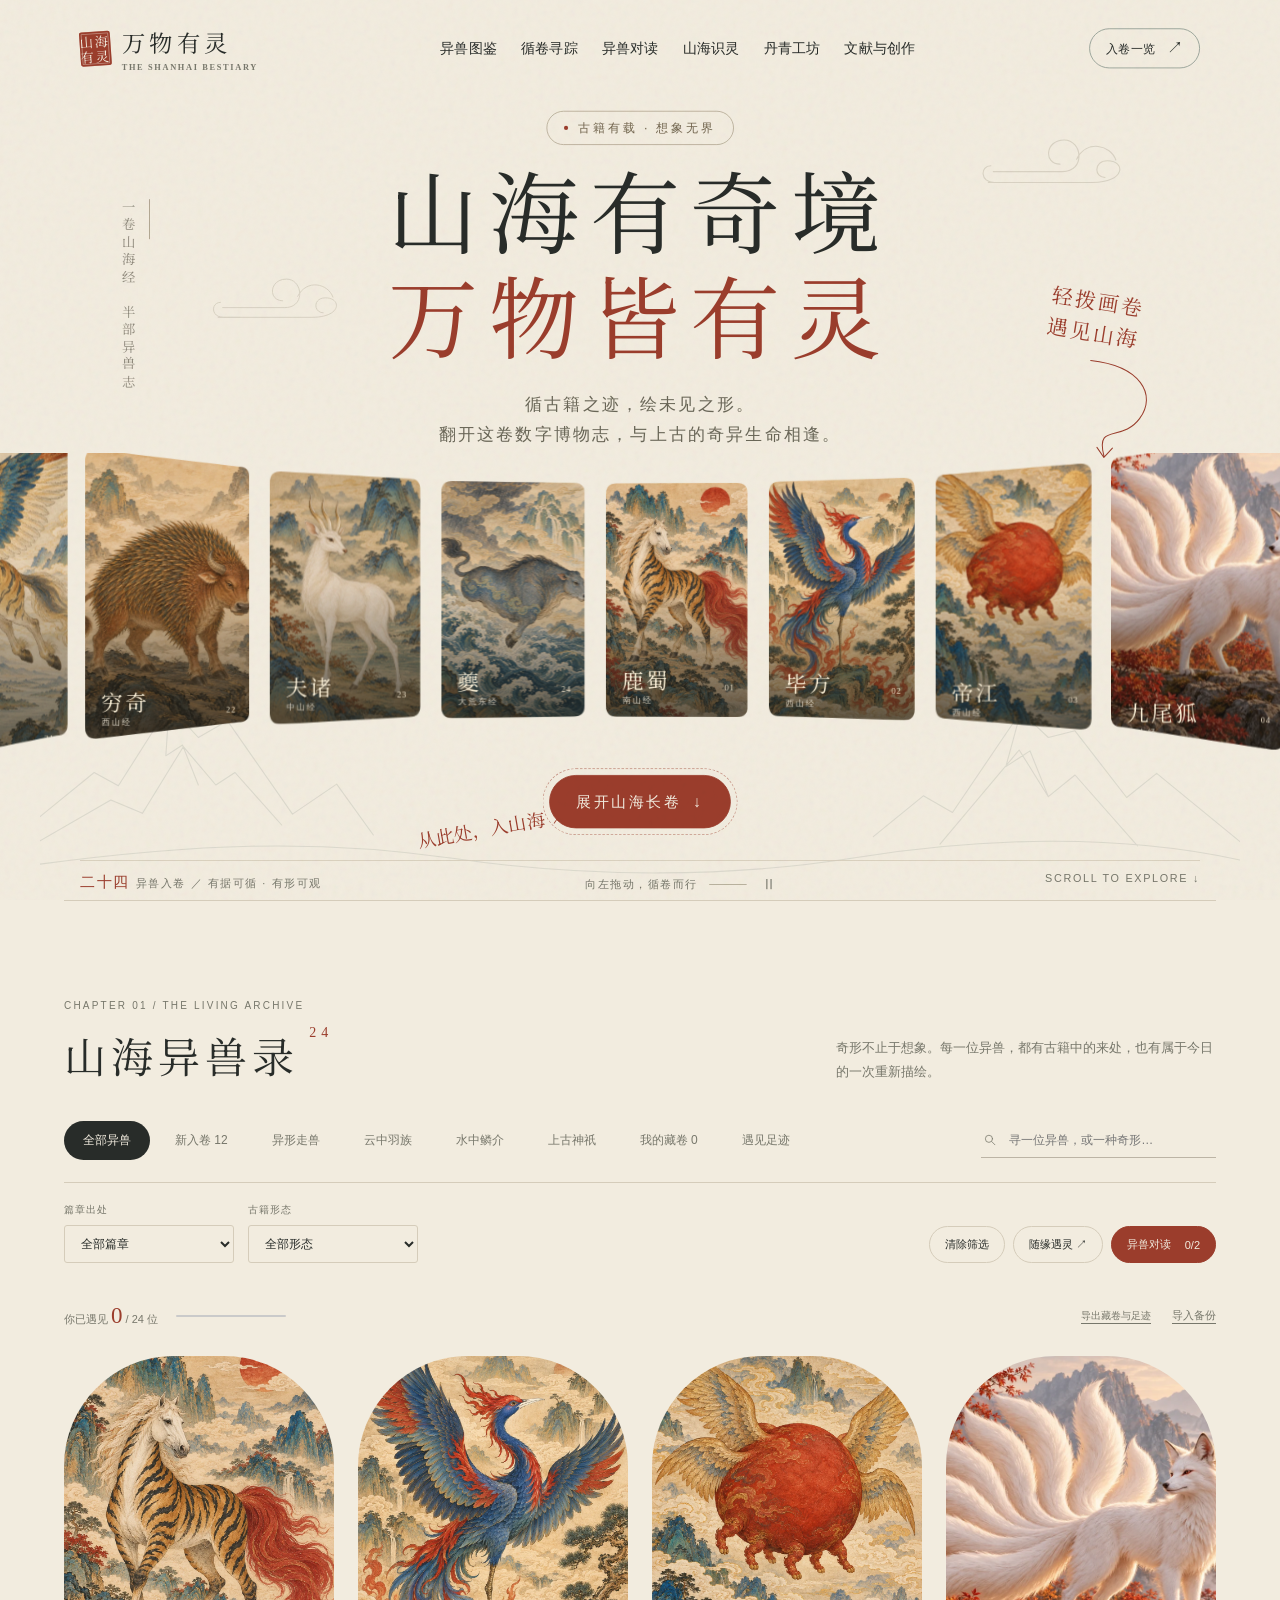
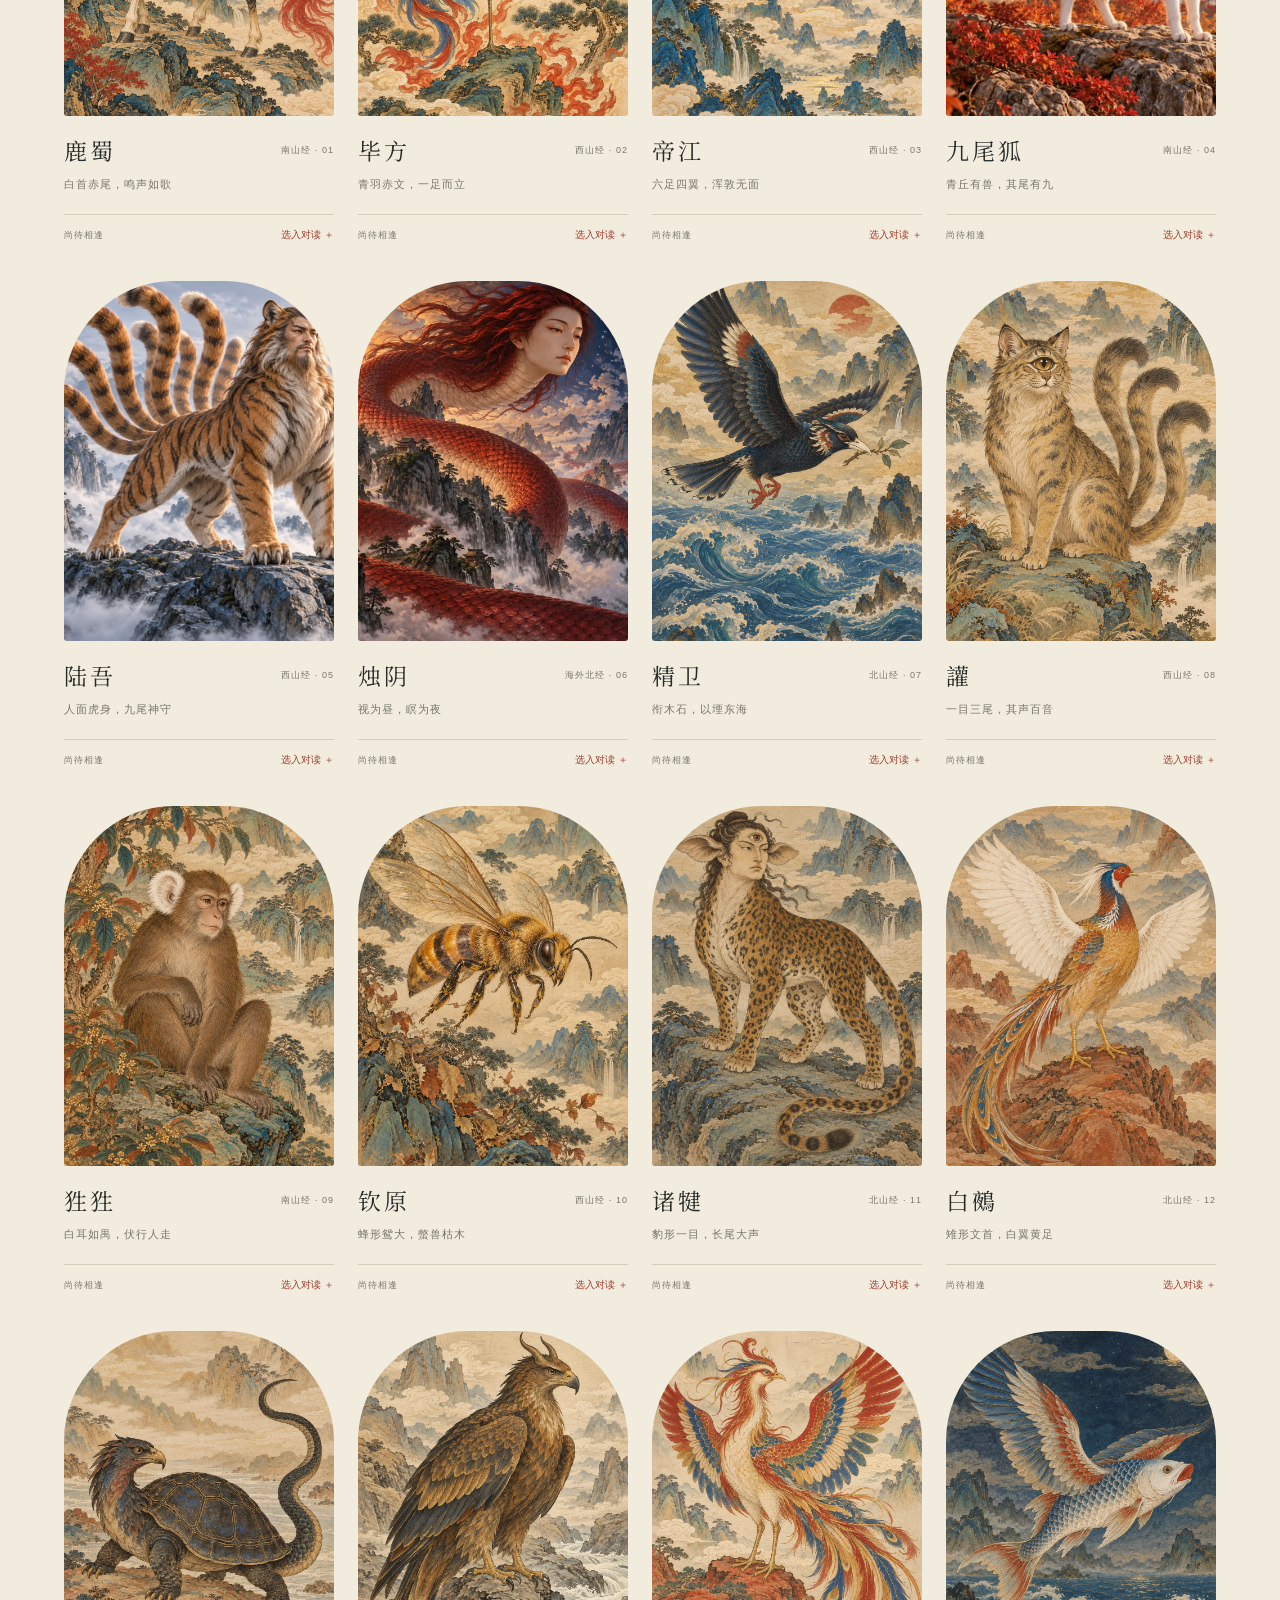
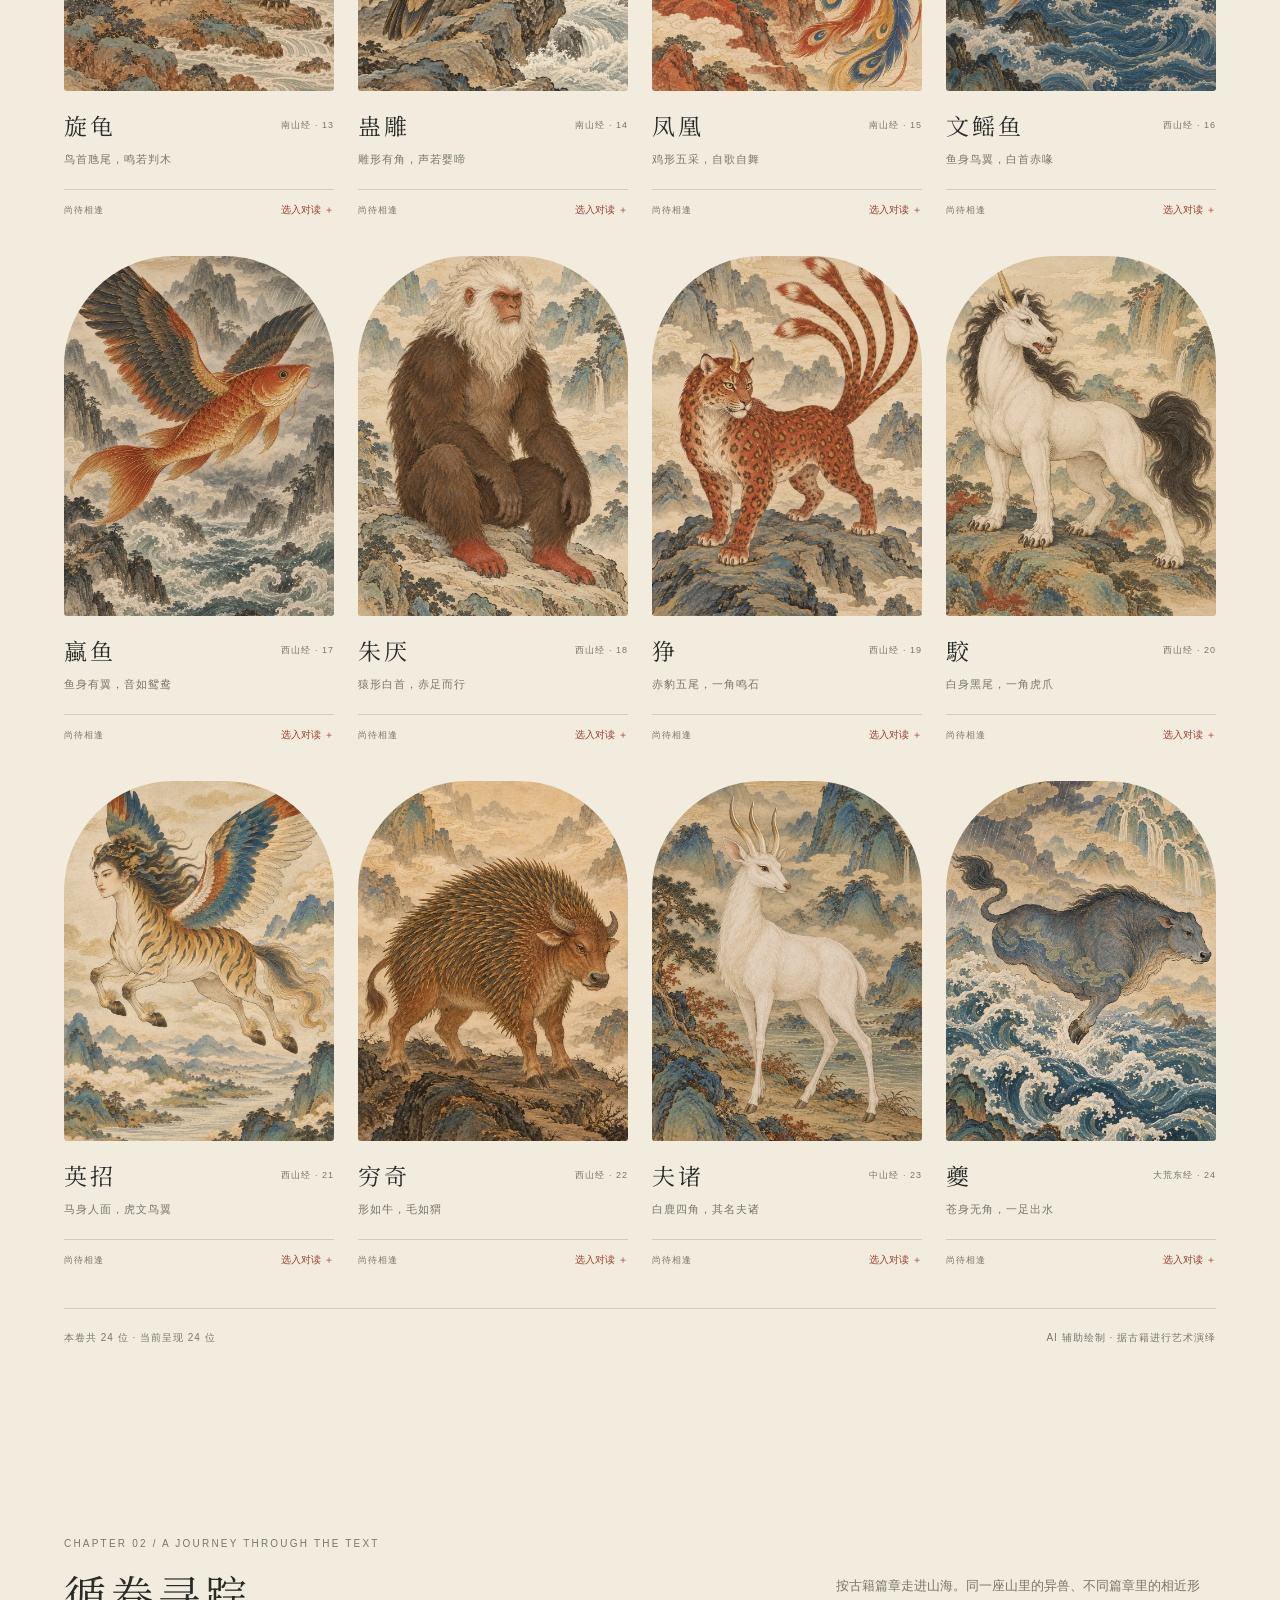
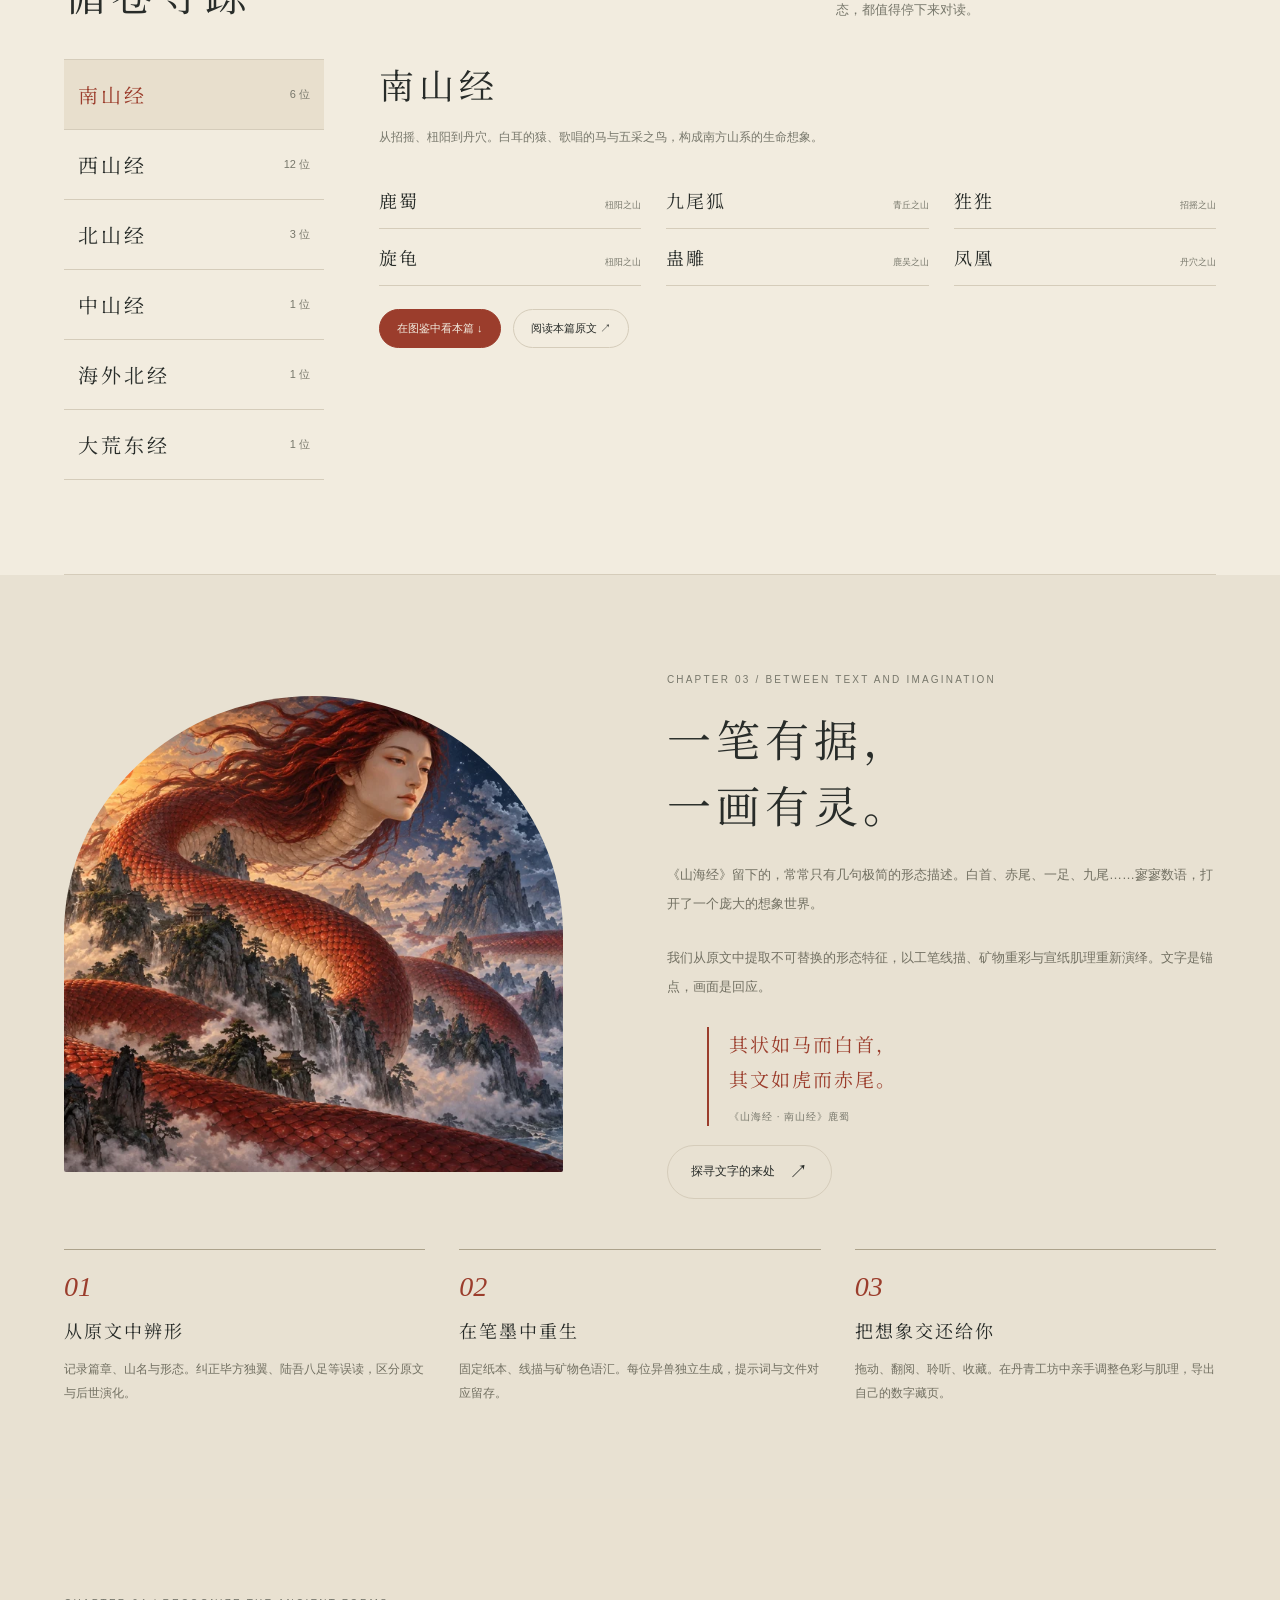
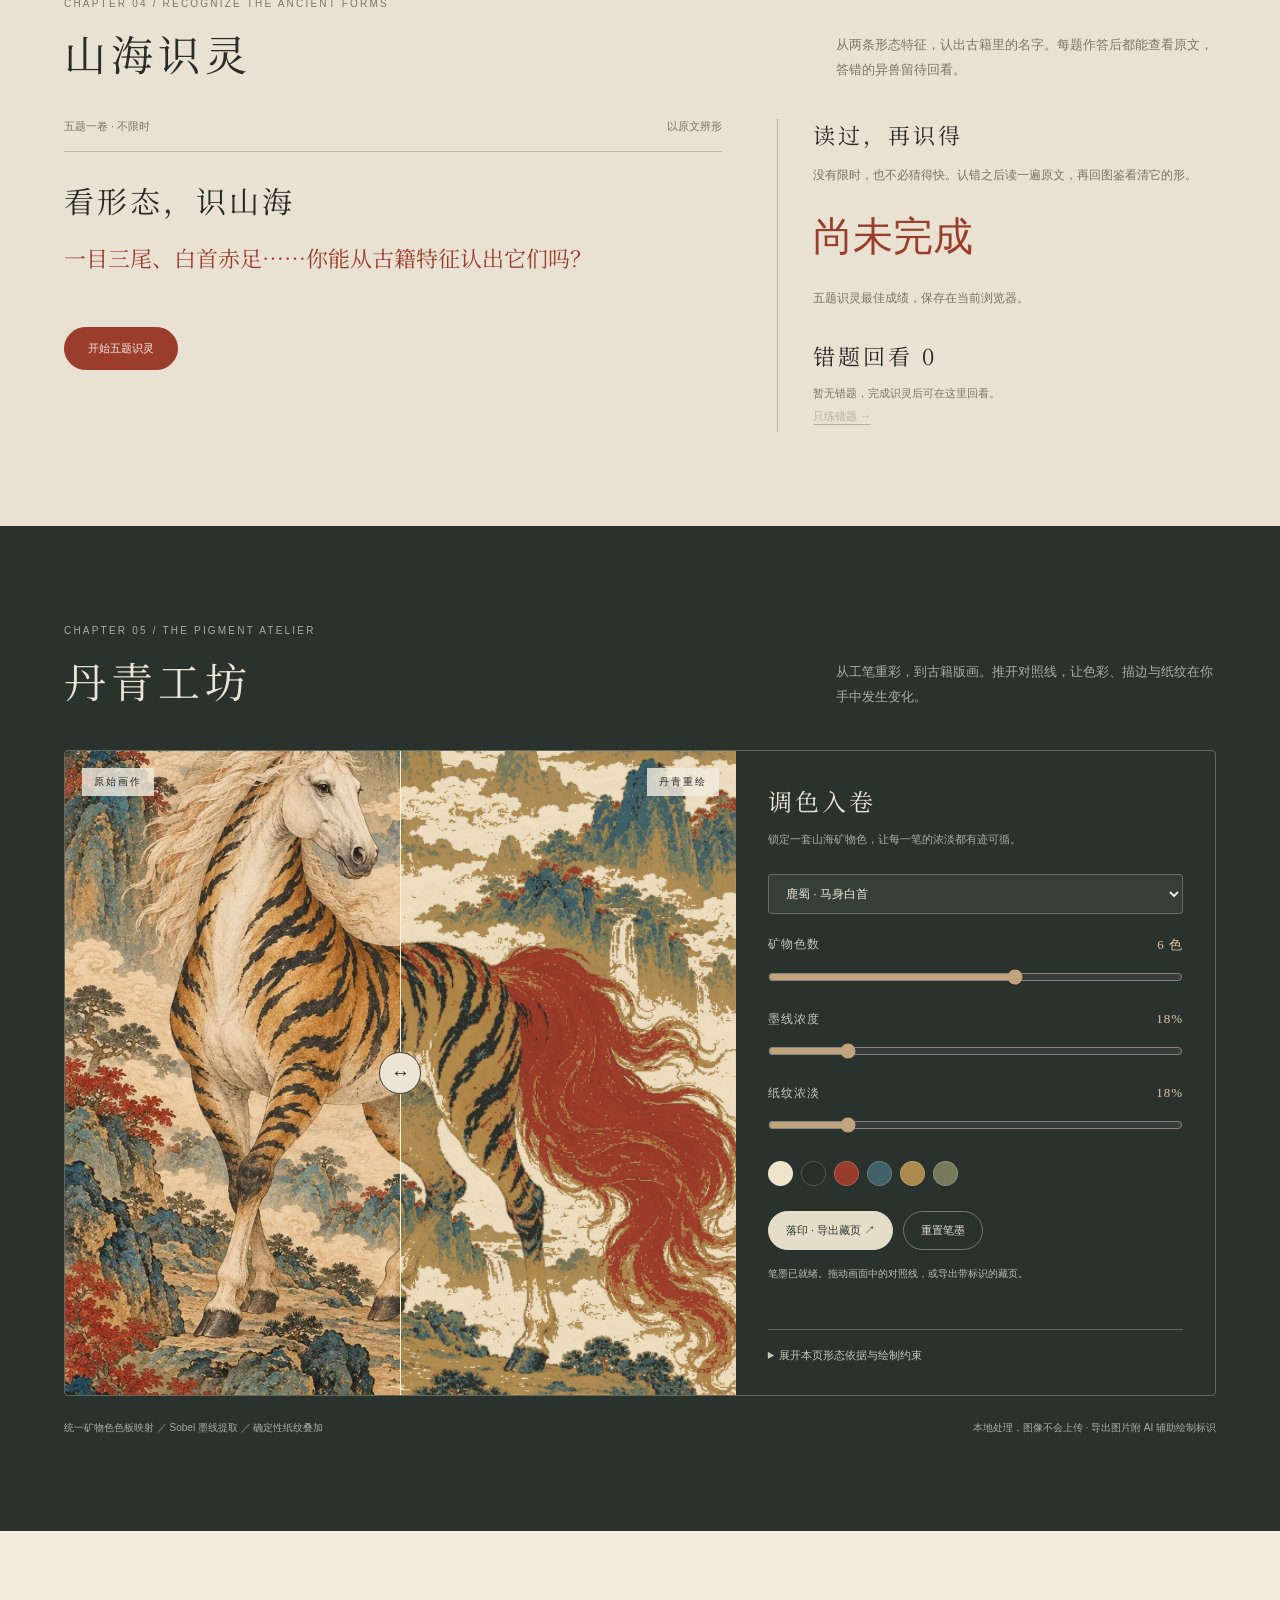
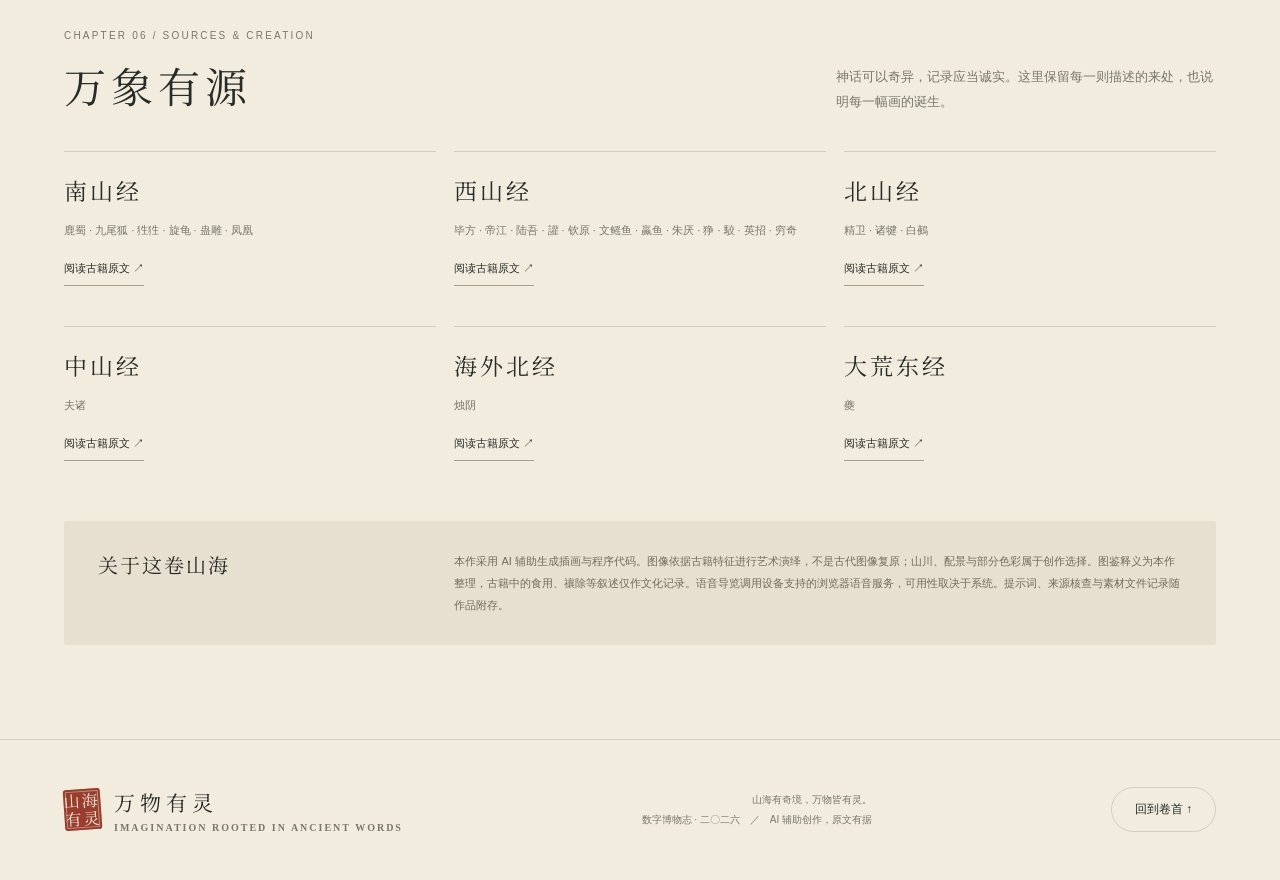
==== index.html @ e2e803a0 "feat: publish 24-creature Shan Hai Jing bestiary with larger hero and full-width reel" ====
<!doctype html>
<html lang="zh-CN">
<head>
<meta charset="UTF-8"><meta name="viewport" content="width=device-width, initial-scale=1">
<meta name="description" content="翻开山海经，与二十四位上古异兽相逢。古籍考据、工笔重彩与可交互的数字博物志。">
<meta name="theme-color" content="#f2ecdf">
<title>万物有灵 · 山海异兽志</title>
<link rel="icon" href="data:image/svg+xml,%3Csvg xmlns='http://www.w3.org/2000/svg' viewBox='0 0 64 64'%3E%3Crect width='64' height='64' rx='12' fill='%239b3d2c'/%3E%3Ctext x='32' y='45' text-anchor='middle' font-size='42' fill='%23f2ecdf' font-family='serif'%3E山%3C/text%3E%3C/svg%3E">
<style>
@font-face{font-family:Shanhai;src:url('assets/fonts/shanhai-serif-v2.woff2') format('woff2');font-weight:400 900;font-display:swap}
:root{--paper:#f2ecdf;--paper2:#e8dfcc;--ink:#282c29;--muted:#77776b;--red:#9b3d2c;--blue:#45636a;--line:#d5ccba;--serif:Shanhai,'Noto Serif SC','STSong','SimSun',serif;--sans:'Microsoft YaHei','PingFang SC',sans-serif}
*{box-sizing:border-box}html{scroll-behavior:smooth;scroll-padding-top:30px}body{margin:0;background:var(--paper);color:var(--ink);font-family:var(--sans);-webkit-font-smoothing:antialiased}body::after{content:'';position:fixed;inset:0;z-index:100;pointer-events:none;opacity:.12;background-image:url("data:image/svg+xml,%3Csvg viewBox='0 0 180 180' xmlns='http://www.w3.org/2000/svg'%3E%3Cfilter id='n'%3E%3CfeTurbulence type='fractalNoise' baseFrequency='.78' numOctaves='3' stitchTiles='stitch'/%3E%3C/filter%3E%3Crect width='100%25' height='100%25' opacity='.42' filter='url(%23n)'/%3E%3C/svg%3E");mix-blend-mode:multiply}button,input,select{font:inherit}button,a{-webkit-tap-highlight-color:transparent}button{cursor:pointer}button{color:inherit}a{color:inherit;text-decoration:none}button:focus-visible,a:focus-visible,input:focus-visible,select:focus-visible{outline:2px solid var(--red);outline-offset:6px}button{border:0;background:none}svg{fill:none;stroke:currentColor;stroke-width:1.3;stroke-linecap:round;stroke-linejoin:round}.sr-only{position:absolute;width:1px;height:1px;overflow:hidden;clip:rect(0,0,0,0)}[hidden]{display:none!important}.serif{font-family:var(--serif)}.eyebrow{font-size:10px;letter-spacing:.22em;text-transform:uppercase;color:var(--muted)}.pill{display:inline-flex;align-items:center;justify-content:center;gap:14px;border:1px solid var(--line);border-radius:50px;padding:13px 23px;font-size:12px}.pill svg{width:17px;height:17px}.pill.primary{background:var(--red);border-color:var(--red);color:var(--paper)}.pill:hover{background:var(--paper2)}.pill.primary:hover{background:#7f2f22}.section{padding:94px max(5vw,24px);max-width:1600px;margin:auto}.section-head{display:flex;justify-content:space-between;gap:24px;align-items:flex-end;margin-bottom:36px}.section-head h2{font-family:var(--serif);font-weight:600;font-size:42px;margin:12px 0 0;letter-spacing:.12em}.section-head p{max-width:380px;font-size:13px;line-height:1.9;color:var(--muted);margin:0}.divider{height:1px;background:var(--line);margin:0 5vw}.arrow{font-family:Arial;font-size:19px}.seal{display:grid;place-content:center;background:var(--red);color:var(--paper);border-radius:3px;font-family:var(--serif);font-size:16px;width:37px;height:41px;line-height:1.1;letter-spacing:2px;transform:rotate(-4deg);box-shadow:inset 0 0 0 2px var(--red),inset 0 0 0 3px #f2ecdf75}.seal span{display:block}.hero-shell{position:relative;height:100svh;min-height:650px;max-height:1200px;overflow:hidden}.frame{--u:1px;position:absolute;width:1440px;height:1080px;top:50%;left:50%;transform:translate(-50%,-50%) scale(var(--scale,1));transform-origin:center;overflow:hidden}.topbar{position:absolute;top:30px;left:48px;right:48px;display:flex;align-items:center;justify-content:space-between;z-index:10}.brand{display:flex;align-items:center;gap:13px}.brand-text{font-family:var(--serif);font-weight:700;font-size:24px;letter-spacing:5px}.brand small{display:block;font-family:Georgia,serif;font-size:8px;letter-spacing:2px;margin-top:5px;color:var(--muted)}.topbar nav{display:flex;gap:35px;font-size:13px;align-items:center;margin-left:40px}.topbar nav a{position:relative;padding:12px 0}.topbar nav a::after{content:'';position:absolute;bottom:3px;left:0;width:0;height:1px;background:var(--red);transition:width .25s}.topbar nav a:hover::after{width:100%}.nav-cta{border-color:#8e9b91;font-size:12px;padding:10px 19px}.hero-label{position:absolute;top:147px;left:50%;transform:translateX(-50%);border:1px solid #b6ab96;border-radius:24px;padding:8px 16px;display:flex;align-items:center;gap:12px;font-size:11px;letter-spacing:3px;color:#71644d;white-space:nowrap}.hero-label::before{content:'';width:5px;height:5px;border-radius:50%;background:var(--red)}h1{position:absolute;left:0;right:0;top:211px;margin:0;font-family:var(--serif);font-weight:600;font-size:83px;line-height:1.2;letter-spacing:12px;text-align:center}h1 span{display:block}h1 .second{color:var(--red);margin-top:5px}.hero-copy{position:absolute;left:0;right:0;top:440px;text-align:center;font-size:14px;line-height:2;color:#797566;letter-spacing:2px}.hero-copy span{display:block}.vertical-note{position:absolute;left:115px;top:235px;writing-mode:vertical-rl;font-family:var(--serif);font-size:12px;letter-spacing:5px;color:#8e887b;line-height:2.2}.vertical-note::before{content:'';display:block;height:48px;width:1px;background:#a69a84;margin:0 0 15px 7px}.hero-side{position:absolute;right:150px;top:319px;transform:rotate(9deg);font-family:'KaiTi',var(--serif);font-size:21px;line-height:1.5;letter-spacing:3px;color:var(--red)}.note-arrow{position:absolute;right:105px;top:396px;width:120px;height:143px;color:var(--red)}.cloud{position:absolute;opacity:.25;color:#908772;width:180px;height:80px;pointer-events:none}.cloud-a{left:203px;top:321px}.cloud-b{right:104px;top:157px;width:220px}.mountain{position:absolute;width:1440px;height:280px;left:0;top:770px;opacity:.16;color:#6f7e75;pointer-events:none}.hero-carousel{position:absolute;inset:500px 0 195px;touch-action:pan-y;cursor:grab;user-select:none;z-index:3;outline-offset:-8px;overflow:hidden}.hero-carousel.dragging{cursor:grabbing}.scroll-card{position:absolute;left:0;top:0;overflow:hidden;padding:0;text-align:left;will-change:transform;width:170px;height:400px;background:#d3c3a6;isolation:isolate;cursor:inherit}.scroll-card img{position:absolute;inset:0;width:100%;height:100%;object-fit:cover;pointer-events:none;animation:drift 11s ease-in-out infinite alternate}.scroll-card::after{content:'';position:absolute;inset:45% 0 0;background:linear-gradient(transparent,#191c18a6);z-index:1;pointer-events:none}.scroll-card .name{position:absolute;z-index:2;left:19px;bottom:27px;font-family:var(--serif);font-size:23px;letter-spacing:3px;color:#fff4db}.scroll-card .card-index{position:absolute;z-index:2;right:16px;bottom:30px;color:#eee2ca;font:10px Georgia,serif;letter-spacing:1px}.scroll-card .card-chapter{position:absolute;z-index:2;left:20px;bottom:13px;color:#e1d9c8;font-size:8px;letter-spacing:2px}.hero-actions{position:absolute;left:0;right:0;top:903px;display:flex;align-items:center;justify-content:center;gap:24px;z-index:4}.cta-ring{padding:7px;border:1px dashed #9b3d2c80;border-radius:48px}.hero-actions .pill{font-size:14px;padding:18px 29px;letter-spacing:3px}.tiny-note{position:absolute;left:495px;top:955px;font-family:'KaiTi',var(--serif);font-size:18px;color:var(--red);transform:rotate(-10deg)}.hero-footer{position:absolute;left:48px;right:48px;top:1020px;border-top:1px solid var(--line);padding-top:17px;display:flex;justify-content:space-between;font-size:10px;letter-spacing:2px;color:var(--muted)}.hero-footer b{font:14px Georgia;color:var(--red);margin-right:7px}.carousel-control{display:flex;align-items:center;gap:13px}.carousel-control button{font-size:12px;padding:4px 6px}.mini-line{width:45px;height:1px;background:#aea792}.gallery-intro{display:flex;gap:14px;align-items:center}.chapter-label{color:var(--red);letter-spacing:3px;font-size:11px}.filters{display:flex;align-items:center;justify-content:space-between;gap:20px;margin:34px 0 30px;flex-wrap:wrap}.filter-chips{display:flex;gap:6px;flex-wrap:wrap}.chip{padding:10px 18px;border-radius:32px;font-size:12px;border:1px solid transparent;color:var(--muted)}.chip.active{color:var(--paper);background:var(--ink)}.chip:hover{border-color:var(--line)}.searchbox{display:flex;gap:10px;align-items:center;border-bottom:1px solid #bcb4a5;min-width:235px;padding:9px 2px}.searchbox svg{width:16px;height:16px;color:var(--muted)}.searchbox input{outline:none;border:0;background:none;font-size:12px;max-width:250px;width:100%;color:var(--ink)}.gallery-grid{display:grid;grid-template-columns:repeat(4,1fr);gap:36px 24px}.creature-card{display:block;width:100%;text-align:left;padding:0}.art-window{position:relative;aspect-ratio:3/4;overflow:hidden;background:#ded2bd;border-radius:110px 110px 3px 3px}.art-window img{width:100%;height:100%;object-fit:cover;transition:transform .7s ease;display:block}.creature-card:hover img{transform:scale(1.06)}.art-window .open{position:absolute;right:14px;bottom:14px;display:grid;place-content:center;width:34px;height:34px;border-radius:50%;background:#f2ecdfd9;opacity:0;transform:translateY(10px);transition:.3s}.creature-card:hover .open,.creature-card:focus-visible .open{opacity:1;transform:none}.card-meta{display:flex;align-items:center;justify-content:space-between;margin-top:18px}.card-meta h3{font-family:var(--serif);font-size:23px;letter-spacing:3px;font-weight:600;margin:0}.card-meta small{font-size:9px;letter-spacing:1px;color:var(--muted)}.creature-card p{font-size:11px;letter-spacing:1px;color:var(--muted);margin:10px 0}.gallery-bottom{display:flex;align-items:center;justify-content:space-between;margin-top:38px;border-top:1px solid var(--line);padding-top:22px;color:var(--muted);font-size:10px;letter-spacing:1px}.empty{grid-column:1/-1;padding:80px;text-align:center;color:var(--muted);line-height:2}.story-section{background:#e8e1d2;position:relative}.story-inner{display:grid;grid-template-columns:1fr 1.1fr;gap:9%;align-items:center}.story-art{position:relative;aspect-ratio:1.05;overflow:hidden;border-radius:50% 50% 2px 2px}.story-art img{width:100%;height:100%;object-fit:cover}.story-heading{font-family:var(--serif);font-size:44px;line-height:1.5;font-weight:600;letter-spacing:5px;margin:18px 0 24px}.story-copy{font-size:13px;line-height:2.2;color:#727062;margin:0 0 26px}.story-quote{font-family:var(--serif);font-size:19px;color:var(--red);border-left:2px solid var(--red);padding-left:20px;line-height:1.8;letter-spacing:2px}.story-quote cite{display:block;font-family:var(--sans);font-size:10px;font-style:normal;letter-spacing:1px;color:var(--muted);margin-top:12px}.notes-grid{display:grid;grid-template-columns:repeat(3,1fr);gap:34px;margin-top:50px}.research-note{border-top:1px solid #aca28b;padding-top:21px}.research-note b{font:italic 28px Georgia;color:var(--red)}.research-note h3{font:600 18px var(--serif);letter-spacing:2px;margin:14px 0}.research-note p{font-size:12px;line-height:2;color:#727062;margin:0}.atelier{background:#2a322e;color:#ece5d5}.atelier .eyebrow,.atelier .section-head p{color:#a8afa2}.atelier .section-head{margin-bottom:40px}.workbench{display:grid;grid-template-columns:1.4fr 1fr;border:1px solid #62695c;border-radius:4px;overflow:hidden}.compare{position:relative;min-height:520px;background:#d5c5a8;overflow:hidden}.compare img,.compare canvas{position:absolute;inset:0;width:100%;height:100%;object-fit:cover}.compare canvas{clip-path:inset(0 0 0 var(--split,50%))}.compare-line{position:absolute;left:var(--split,50%);top:0;bottom:0;width:1px;background:#fff3d6;pointer-events:none}.compare-handle{position:absolute;top:50%;left:var(--split,50%);transform:translate(-50%,-50%);background:#ece5d5;border:1px solid #3a4138;width:42px;height:42px;border-radius:50%;color:var(--ink);display:grid;place-content:center;font-size:19px;pointer-events:none}.compare-range{position:absolute;inset:0;opacity:0;width:100%;height:100%;cursor:ew-resize;margin:0;z-index:2}.compare-tag{position:absolute;top:17px;font-size:10px;letter-spacing:2px;padding:7px 12px;background:#f2ecdfce;color:var(--ink);z-index:1;pointer-events:none}.compare-tag.left{left:17px}.compare-tag.right{right:17px}.work-controls{padding:32px}.work-controls h3{font:600 24px var(--serif);letter-spacing:3px;margin:0 0 10px}.work-controls>p{font-size:11px;line-height:1.9;color:#a8afa2;margin-bottom:24px}.work-controls select{width:100%;background:#353e37;color:#ede7d8;border:1px solid #65705f;padding:11px 13px;border-radius:3px;font-size:12px}.slider-group{margin-top:22px}.slider-group label{display:flex;justify-content:space-between;color:#c4c9bb;font-size:12px;letter-spacing:1px}.slider-group output{font:13px Georgia;color:#e4c7a1}.slider-group input{width:100%;accent-color:#c1a47b;margin:15px 0 0}.swatches{display:flex;gap:8px;margin-top:24px}.swatches i{display:block;width:25px;height:25px;border:1px solid #ffffff30;border-radius:50%}.work-actions{display:flex;gap:10px;flex-wrap:wrap;margin-top:25px}.work-actions .pill{border-color:#707b68;color:#e7e1d2;padding:11px 17px;font-size:11px}.work-actions .pill:hover{background:#495343}.work-actions .primary{background:#e6ddc8;color:#2a322e;border-color:#e6ddc8}.process-status{font-size:10px;color:#b8c2ac;line-height:1.8;min-height:36px;margin-top:15px}.process-status.error{color:#f0ae91}.prompt-details{border-top:1px solid #62695c;margin-top:28px;padding-top:18px}.prompt-details summary{font-size:11px;color:#c4c9bb;cursor:pointer}.prompt-details pre{white-space:pre-wrap;font:11px/1.9 var(--sans);max-height:170px;overflow:auto;color:#c4c9bb}.atelier-foot{display:flex;gap:22px;justify-content:space-between;margin-top:23px;font-size:10px;line-height:1.8;color:#a8afa2}.sources-grid{display:grid;grid-template-columns:repeat(4,1fr);gap:18px}.source-card{border-top:1px solid var(--line);padding:22px 0}.source-card h3{font:600 23px var(--serif);letter-spacing:3px;margin:0 0 12px}.source-card p{font-size:11px;line-height:2;color:var(--muted)}.source-card a{font-size:11px;display:inline-flex;gap:14px;border-bottom:1px solid #a9a08f;padding:9px 0}.disclosure{background:#e7dfcf;border-radius:3px;display:grid;grid-template-columns:1fr 2.3fr;gap:40px;padding:29px 34px;margin-top:38px;align-items:start}.disclosure h3{font:600 20px var(--serif);letter-spacing:2px;margin:0}.disclosure p{font-size:11px;line-height:2;margin:0;color:#716c5f}.page-footer{padding:40px max(5vw,24px);display:flex;justify-content:space-between;gap:25px;align-items:center;border-top:1px solid var(--line)}.page-footer p{font-size:10px;line-height:2;color:var(--muted);text-align:right}.page-footer .brand-text{font-size:21px}.modal{border:0;background:var(--paper);padding:0;max-width:1080px;width:calc(100% - 60px);max-height:90svh;color:var(--ink);overflow:auto;border-radius:5px}.modal::backdrop{background:#18231dbd;backdrop-filter:blur(8px)}.modal-layout{display:grid;grid-template-columns:1fr 1fr;min-height:610px}.modal-visual{position:relative;min-height:500px;background:var(--paper2);overflow:hidden;display:flex;align-items:center;justify-content:center;perspective:1200px;cursor:grab;touch-action:pan-y}.modal-visual img{width:100%;height:100%;max-height:720px;object-fit:cover;transform:rotateY(var(--turn,0deg));transition:transform .1s linear}.modal-visual small{position:absolute;bottom:15px;left:0;right:0;text-align:center;font-size:9px;letter-spacing:2px;background:#f2ecdfb3;padding:7px}.modal-copy{padding:46px 35px}.modal-close{position:absolute;right:15px;top:12px;z-index:5;width:32px;height:32px;background:#f2ecdfdd;border-radius:50%;font-size:23px}.modal-title-row{display:flex;justify-content:space-between;gap:18px;align-items:center}.modal h2{font:600 48px var(--serif);letter-spacing:7px;margin:20px 0 4px}.modal .pronunciation{font:italic 13px Georgia;color:var(--muted);margin:0 0 24px}.modal blockquote{font:18px/1.9 var(--serif);color:var(--red);margin:22px 0;border-left:1px solid var(--red);padding-left:16px}.modal-description{font-size:12px;line-height:2.1;color:#6c6e63}.feature-tags{display:flex;gap:7px;flex-wrap:wrap;margin:23px 0}.feature-tags span{font-size:10px;padding:6px 9px;border:1px solid var(--line);border-radius:3px;color:#727162}.source-link{font-size:10px;color:var(--red);text-decoration:underline;text-underline-offset:4px}.concept{font-size:10px;line-height:1.9;color:var(--muted);border-top:1px solid var(--line);padding-top:17px;margin-top:25px}.modal-actions{display:flex;gap:9px;margin-top:24px;flex-wrap:wrap}.modal-actions .pill{font-size:10px;padding:10px 15px}.modal-nav{display:flex;justify-content:space-between;margin-top:27px;border-top:1px solid var(--line);padding-top:16px;font-size:11px}.toast{position:fixed;bottom:25px;left:50%;transform:translate(-50%,20px);background:var(--ink);color:var(--paper);font-size:12px;padding:14px 23px;border-radius:5px;opacity:0;transition:.25s;pointer-events:none;z-index:110;max-width:90vw}.toast.show{opacity:1;transform:translate(-50%,0)}.reveal{opacity:0;transform:translateY(22px);transition:opacity .8s,transform .8s}.reveal.visible{opacity:1;transform:none}@keyframes drift{from{transform:scale(1.015) translateY(1%)}to{transform:scale(1.08) translateY(-1%)}}
@media(min-width:821px) and (max-aspect-ratio:4/3){.hero-shell{height:calc(100vw * .75);min-height:650px}}
@media(max-width:1100px){.gallery-grid{grid-template-columns:repeat(3,1fr)}.story-inner{gap:5%}.story-heading{font-size:35px}.work-controls{padding:24px}.sources-grid{grid-template-columns:repeat(2,1fr)}}
@media(max-width:820px){.hero-shell{height:850px;min-height:0;max-height:none}.frame{position:relative;width:100%;height:850px;top:0;left:0;transform:none;overflow:hidden}.topbar{top:21px;left:22px;right:22px}.brand-text{font-size:20px;letter-spacing:3px}.brand small{font-size:7px;letter-spacing:1px}.seal{width:30px;height:35px;font-size:13px}.topbar nav{display:none}.nav-cta{font-size:10px;padding:9px 14px}.hero-label{top:130px;font-size:9px;letter-spacing:2px;padding:7px 12px}h1{top:184px;font-size:clamp(38px,7.5vw,56px);letter-spacing:6px;line-height:1.35}h1 .second{margin-top:1px}.hero-copy{top:346px;font-size:11px;letter-spacing:1px;line-height:1.9;padding:0 24px}.vertical-note{display:none}.hero-side{right:27px;top:388px;font-size:15px;letter-spacing:2px}.note-arrow{right:10px;top:428px;width:60px;height:80px}.cloud-a{left:4px;top:240px;width:90px}.cloud-b{right:-30px;top:112px;width:130px}.hero-carousel{inset:438px 0 auto;height:255px}.hero-actions{top:725px}.hero-actions .pill{padding:15px 26px;font-size:12px}.tiny-note{left:calc(50% - 140px);top:770px;font-size:14px}.hero-footer{top:820px;left:22px;right:22px;font-size:8px;padding-top:10px;letter-spacing:1px}.hero-footer>span{max-width:60%}.hero-footer .desktop-only{display:none}.mountain{top:630px;width:100%;height:140px}.section{padding:64px 24px}.section-head{display:block}.section-head h2{font-size:33px}.section-head p{margin-top:20px;font-size:12px}.gallery-grid{grid-template-columns:repeat(2,1fr);gap:25px 16px}.card-meta h3{font-size:22px}.card-meta small{font-size:8px}.creature-card p{font-size:9px;line-height:1.7}.art-window{border-radius:75px 75px 2px 2px}.filter-chips{gap:1px}.chip{padding:8px 12px;font-size:11px}.searchbox{width:100%;min-width:0;margin-top:3px}.filters{gap:14px}.gallery-bottom{font-size:9px;line-height:1.8;gap:20px}.story-inner{grid-template-columns:1fr;gap:30px}.story-art{max-height:440px;aspect-ratio:1.2}.story-heading{font-size:34px}.notes-grid{grid-template-columns:1fr;gap:26px;margin-top:34px}.research-note{display:grid;grid-template-columns:35px 1fr;gap:4px 15px}.research-note h3{margin:3px 0 10px}.research-note p{grid-column:2}.workbench{grid-template-columns:1fr}.compare{min-height:410px}.work-controls{padding:28px}.atelier-foot{display:block;font-size:9px}.atelier-foot span{display:block;margin-top:10px}.disclosure{grid-template-columns:1fr;gap:16px;padding:25px}.sources-grid{gap:12px}.source-card h3{font-size:20px}.page-footer{align-items:flex-start;flex-direction:column}.page-footer p{text-align:left;margin:0}.modal{width:calc(100% - 24px);max-height:94svh}.modal-layout{grid-template-columns:1fr}.modal-visual{min-height:330px;max-height:420px}.modal-visual img{max-height:420px;object-position:center 40%}.modal-copy{padding:28px 24px}.modal h2{font-size:40px}.modal blockquote{font-size:17px}.modal-close{position:fixed;right:24px;top:4svh}}
@media(prefers-reduced-motion:reduce){html{scroll-behavior:auto}*,*::before,*::after{animation:none!important;transition:none!important}.reveal{opacity:1;transform:none}}
.archive-controls{display:flex;gap:14px;align-items:end;flex-wrap:wrap;padding:20px 0 25px;border-top:1px solid var(--line);margin-top:-8px}.archive-controls label{display:flex;flex-direction:column;gap:8px;font-size:10px;letter-spacing:1px;color:var(--muted)}.archive-controls select{background:transparent;border:1px solid var(--line);border-radius:3px;padding:10px 28px 10px 12px;font-size:12px;color:var(--ink);min-width:170px}.archive-actions{display:flex;gap:8px;flex-wrap:wrap;margin-left:auto}.archive-actions .pill{padding:10px 15px;font-size:11px}.reading-line{display:flex;align-items:center;gap:18px;flex-wrap:wrap;padding:15px 0 27px;font-size:11px;color:var(--muted)}.reading-line strong{font:23px Georgia;color:var(--red)}.reading-line meter{width:110px;height:5px;accent-color:var(--red)}.backup-actions{display:flex;gap:15px;margin-left:auto}.backup-actions button{text-decoration:underline;text-underline-offset:4px;font-size:10px;color:var(--muted)}.card-foot{display:flex;align-items:center;justify-content:space-between;border-top:1px solid var(--line);padding-top:10px;margin-top:12px;font-size:9px;letter-spacing:1px;color:var(--muted)}.card-foot button{font-size:10px;color:var(--red);padding:3px 0}.card-foot button[aria-pressed=true]{font-weight:bold}.encountered{color:var(--blue)}.atlas-layout{display:grid;grid-template-columns:260px 1fr;gap:55px}.chapter-tabs{display:flex;flex-direction:column;gap:0;border-top:1px solid var(--line)}.chapter-tabs button{display:flex;justify-content:space-between;text-align:left;align-items:center;gap:12px;padding:20px 14px;border-bottom:1px solid var(--line);font:20px var(--serif);letter-spacing:3px}.chapter-tabs small{font:11px var(--sans);color:var(--muted);letter-spacing:0}.chapter-tabs button[aria-pressed=true]{background:#e8dfcd;color:var(--red)}.atlas-panel h3{font:35px var(--serif);letter-spacing:5px;margin:0 0 16px}.atlas-panel>p{max-width:650px;font-size:12px;line-height:2;color:var(--muted)}.atlas-entries{display:grid;grid-template-columns:repeat(3,1fr);gap:0 25px;margin:23px 0}.atlas-entries button{text-align:left;padding:15px 0;border-bottom:1px solid var(--line);display:flex;justify-content:space-between;gap:8px;align-items:baseline;font:18px var(--serif);letter-spacing:2px}.atlas-entries small{font:9px var(--sans);letter-spacing:0;color:var(--muted)}.atlas-links{display:flex;gap:12px;align-items:center;flex-wrap:wrap}.atlas-links .pill{font-size:11px;padding:11px 17px}.comparison-modal{max-width:1080px;padding:35px 35px 25px}.comparison-modal h2{font-size:31px;letter-spacing:4px;margin:10px 0 15px}.comparison-modal>p{font-size:11px;line-height:1.9;color:var(--muted);max-width:850px}.comparison-controls{display:grid;grid-template-columns:1fr 42px 1fr;gap:15px;align-items:end;margin:24px 0 20px}.comparison-controls label{font-size:10px;color:var(--muted);display:flex;flex-direction:column;gap:8px}.comparison-controls select{width:100%;background:transparent;border:1px solid var(--line);border-radius:3px;padding:11px;font-size:12px;color:var(--ink)}.comparison-controls>button{font-size:22px;padding:8px}.comparison-grid{display:grid;grid-template-columns:1fr 1fr;gap:28px}.compare-entry img{width:100%;height:260px;object-fit:contain;background:#e9e0ce}.compare-entry h3{font:28px var(--serif);letter-spacing:4px;margin:18px 0 7px}.compare-entry .compare-place{font-size:10px;color:var(--muted)}.compare-entry blockquote{font-size:17px;margin:16px 0;min-height:105px}.compare-entry p{font-size:11px;line-height:1.9;color:var(--muted)}.comparison-error{color:var(--red);font-size:12px;min-height:19px}.comparison-bottom{display:flex;gap:10px;flex-wrap:wrap;margin-top:20px;border-top:1px solid var(--line);padding-top:18px}.comparison-bottom .pill{font-size:11px}.comparison-bottom button:disabled{opacity:.45;cursor:not-allowed}.quiz-section{background:#e9e1d1}.quiz-board{display:grid;grid-template-columns:1.5fr 1fr;gap:55px}.quiz-identity{display:flex;justify-content:space-between;align-items:center;gap:20px;font-size:11px;color:var(--muted);border-bottom:1px solid #c2b59c;padding-bottom:17px;margin-bottom:24px}.quiz-board h3{font:30px var(--serif);letter-spacing:3px;line-height:1.6;margin:0 0 18px}.quiz-clues{display:flex;gap:12px;flex-wrap:wrap;font:22px var(--serif);color:var(--red);margin-bottom:28px}.quiz-options{display:grid;grid-template-columns:1fr 1fr;gap:12px}.quiz-option{border:1px solid #c5b99f;border-radius:3px;padding:18px 15px;text-align:left;display:flex;gap:17px;align-items:center;background:#f2ecdf8c;font:21px var(--serif);transition:background .2s}.quiz-option>small{font:14px Georgia;color:var(--muted)}.quiz-option:hover:enabled{background:var(--paper)}.quiz-option.correct{border-color:var(--blue);background:#dde6dc}.quiz-option.wrong{border-color:var(--red);background:#edd6cb}.quiz-option:disabled{cursor:default}.quiz-feedback{margin-top:23px;border-left:2px solid var(--red);padding:3px 0 3px 18px}.quiz-feedback b{font-size:13px}.quiz-feedback p{font:17px/1.9 var(--serif);color:#655a49;margin:12px 0}.quiz-feedback a{font-size:10px;color:var(--red);text-decoration:underline;text-underline-offset:3px}.quiz-buttons{display:flex;gap:10px;flex-wrap:wrap;margin-top:26px}.quiz-buttons .pill{font-size:11px}.quiz-aside{border-left:1px solid #c2b59c;padding-left:35px}.quiz-aside h4{font:22px var(--serif);letter-spacing:3px;margin:0 0 13px}.quiz-aside p{font-size:12px;line-height:2;color:#777363}.quiz-stat{font:40px Georgia;color:var(--red);margin:22px 0}.mistake-list{display:flex;gap:8px;flex-wrap:wrap;margin-top:15px}.mistake-list button{font-size:11px;padding:7px 12px;border:1px solid #c2b59c;border-radius:30px}.mistake-list>span{font-size:11px;color:var(--muted)}.quiet-button{font-size:11px;text-decoration:underline;text-underline-offset:4px;color:#777363;padding:8px 0}.quiet-button:disabled{opacity:.45;cursor:default}.nav-action{font-size:13px;padding:12px 0}.sources-grid{grid-template-columns:repeat(3,1fr)}
@media(max-width:1100px){.atlas-layout{grid-template-columns:220px 1fr;gap:30px}.atlas-entries{grid-template-columns:repeat(2,1fr)}.quiz-board{gap:30px}.archive-actions{margin-left:0}.comparison-modal{padding:28px}.comparison-grid{gap:20px}}
@media(max-width:820px){.archive-controls{gap:12px}.archive-controls label{flex:1;min-width:130px}.archive-controls select{min-width:0;width:100%;font-size:11px;padding:10px}.archive-actions{width:100%;gap:7px}.archive-actions .pill{font-size:10px;padding:10px 12px}.reading-line{gap:11px;font-size:10px;padding-bottom:25px}.reading-line strong{font-size:19px}.reading-line meter{width:70px}.backup-actions{margin-left:0;gap:18px;width:100%;padding-top:5px}.card-foot{font-size:8px;letter-spacing:0}.card-foot button{font-size:9px}.atlas-layout{grid-template-columns:1fr;gap:28px}.chapter-tabs{display:grid;grid-template-columns:1fr 1fr}.chapter-tabs button{padding:15px 8px;font-size:17px;letter-spacing:2px}.chapter-tabs small{font-size:9px}.atlas-panel h3{font-size:29px}.atlas-entries{gap:0 15px}.atlas-entries button{font-size:17px;letter-spacing:1px;display:block}.atlas-entries small{display:block;margin-top:8px}.comparison-modal{padding:28px 18px 22px}.comparison-controls{gap:8px;grid-template-columns:1fr 28px 1fr}.comparison-grid{gap:15px}.compare-entry img{height:180px}.compare-entry h3{font-size:23px}.compare-entry blockquote{font-size:14px;line-height:1.8;min-height:130px;padding-left:9px}.compare-entry p{font-size:10px}.comparison-modal h2{font-size:28px}.comparison-controls select{font-size:11px;padding:9px 5px}.comparison-bottom .pill{font-size:10px;padding:10px 13px}.quiz-board{grid-template-columns:1fr;gap:35px}.quiz-board h3{font-size:25px}.quiz-clues{font-size:21px;gap:10px}.quiz-options{gap:10px}.quiz-option{font-size:20px;padding:17px 12px}.quiz-aside{border-left:0;border-top:1px solid #c2b59c;padding:27px 0 0}.quiz-feedback p{font-size:16px}.sources-grid{grid-template-columns:repeat(2,1fr)}}

.mobile-nav{display:none}@media(max-width:820px){html{scroll-padding-top:66px}.mobile-nav{display:flex;position:sticky;top:0;z-index:30;background:#f2ecdfed;backdrop-filter:blur(10px);border-bottom:1px solid var(--line);justify-content:space-between;gap:10px;padding:0 22px}.mobile-nav a,.mobile-nav button{display:flex;align-items:center;justify-content:center;min-height:48px;font-size:11px;letter-spacing:1px;padding:0 4px}.mobile-nav a:hover,.mobile-nav button:hover{color:var(--red)}}

/* The reel uses the viewport width even when the 1440x1080 copy frame scales down. */
@media(min-width:821px){
 .frame{overflow:visible}
 .topbar nav,.nav-action{font-size:17px}
 .topbar nav{gap:29px;margin-left:10px}
 .brand-text{font-size:28px}
 .brand small{font-size:10px}
 .nav-cta{font-size:15px}
 .hero-label{top:133px;font-size:15px;padding:10px 20px}
 h1{top:190px;font-size:108px;line-height:1.12;letter-spacing:13px}
 .hero-copy{top:446px;font-size:21px;line-height:1.7;color:#696657}
 .vertical-note{left:89px;top:239px;font-size:16px;letter-spacing:5px}
 .hero-side{right:117px;top:342px;font-size:25px}
 .note-arrow{right:81px;top:428px;height:133px}
 .hero-carousel{left:50%;right:auto;top:544px;bottom:173px;width:calc(100vw / var(--scale,1));transform:translateX(-50%)}
 .scroll-card .name{font-size:26px}
 .scroll-card .card-chapter{font-size:10px}
 .hero-actions{top:922px}
 .hero-actions .pill{font-size:18px;padding:19px 32px}
 .tiny-note{left:452px;top:977px;font-size:22px}
 .hero-footer{top:1032px;font-size:13px;padding-top:13px}
 .hero-footer b{font-size:18px}
 .carousel-control button{font-size:17px}
}
@media(max-width:820px){
 .hero-shell,.frame{height:905px}
 .brand-text{font-size:22px}
 .nav-cta{font-size:12px}
 .hero-label{top:126px;font-size:12px}
 h1{top:184px;font-size:clamp(44px,11.5vw,64px);line-height:1.3;letter-spacing:4px}
 .hero-copy{top:366px;font-size:14px;line-height:1.85;color:#696657;letter-spacing:.5px;padding:0 22px}
 .hero-side{top:445px;font-size:16px;right:27px}
 .note-arrow{top:493px;height:65px}
 .hero-carousel{top:497px;bottom:auto;height:255px}
 .hero-actions{top:777px}
 .hero-actions .pill{font-size:15px;padding:16px 26px}
 .tiny-note{top:830px;font-size:16px;left:calc(50% - 155px)}
 .hero-footer{top:876px;font-size:10px;padding-top:9px}
}
@media(max-width:430px){.hero-copy{top:327px}.hero-side{top:419px}.note-arrow{top:465px}.hero-carousel{top:475px}.hero-actions{top:757px}.tiny-note{top:812px}}

</style>
</head>
<body>
<a class="sr-only" href="#bestiary">跳至异兽图鉴</a>
<section class="hero-shell" id="top" aria-label="山海异兽志首页">
<div class="frame" id="frame">
<header class="topbar"><a class="brand" href="#top" aria-label="万物有灵首页"><span class="seal" aria-hidden="true"><span>山海</span><span>有灵</span></span><span class="brand-text">万物有灵<small>THE SHANHAI BESTIARY</small></span></a><nav aria-label="主导航"><a href="#bestiary">异兽图鉴</a><a href="#atlas">循卷寻踪</a><button class="nav-action" id="navCompare">异兽对读</button><a href="#quiz">山海识灵</a><a href="#atelier">丹青工坊</a><a href="#sources">文献与创作</a></nav><a class="pill nav-cta" href="#bestiary">入卷一览 <span class="arrow">↗</span></a></header>
<div class="hero-label">古籍有载 · 想象无界</div>
<div class="vertical-note">一卷山海经　半部异兽志</div>
<h1><span>山海有奇境</span><span class="second">万物皆有灵</span></h1>
<p class="hero-copy"><span>循古籍之迹，绘未见之形。</span><span>翻开这卷数字博物志，与上古的奇异生命相逢。</span></p>
<span class="hero-side">轻拨画卷<br>遇见山海</span>
<svg class="note-arrow doodle" viewBox="0 0 120 143" aria-hidden="true"><path d="M19 5C83 12 105 49 82 80S25 85 36 128M27 117l9 13 11-12"/></svg>
<svg class="cloud cloud-a doodle" viewBox="0 0 200 80" aria-hidden="true"><path d="M12 62h125c40 0 40-26 18-26-17 0-16 20-3 20M18 49h83c28 0 24-38 2-38-23 0-25 29-5 29M41 62H19C2 62 2 42 15 42M118 34c12-24 41-17 47 1"/></svg>
<svg class="cloud cloud-b doodle" viewBox="0 0 200 80" aria-hidden="true"><path d="M12 62h125c40 0 40-26 18-26-17 0-16 20-3 20M18 49h83c28 0 24-38 2-38-23 0-25 29-5 29M41 62H19C2 62 2 42 15 42M118 34c12-24 41-17 47 1"/></svg>
<div class="hero-carousel" id="carousel" role="region" aria-label="可拖动的弧形异兽画卷，方向键翻阅，回车打开居中异兽" tabindex="0"></div>
<svg class="mountain" viewBox="0 0 1440 280" aria-hidden="true"><path d="M0 210 65 157 94 173 155 77 190 115 225 95 303 207 356 171 400 232M0 239 85 190 123 206 172 126 211 172 234 157 290 220M1000 234 1060 185 1095 205 1177 84 1210 115 1242 107 1304 187 1340 158 1440 240M1080 243l95-113 35 56 32-26 75 85M155 77l-4 60 20-13 19 48M1177 84l-18 66 29-19 22 55M0 267c180-24 330-31 495-7s335 23 485-1 315-29 460 3"/></svg>
<div class="hero-actions"><div class="cta-ring"><a class="pill primary" href="#bestiary">展开山海长卷 <span class="arrow">↓</span></a></div></div><span class="tiny-note">从此处，入山海 ↗</span>
<div class="hero-footer"><span><b>二十四</b>异兽入卷 <span class="desktop-only">／ 有据可循 · 有形可观</span></span><div class="carousel-control"><span class="desktop-only">向左拖动，循卷而行</span><span class="mini-line"></span><button id="toggleMotion" aria-label="暂停画卷自动滚动" aria-pressed="false">Ⅱ</button></div><span class="desktop-only">SCROLL TO EXPLORE ↓</span></div>
</div></section>
<div class="divider"></div>
<nav class="mobile-nav" aria-label="卷内快捷导航"><a href="#bestiary">图鉴</a><a href="#atlas">寻踪</a><button id="mobileCompare">对读</button><a href="#quiz">识灵</a><a href="#atelier">工坊</a><a href="#sources">出处</a></nav>
<main>
<section class="section" id="bestiary"><div class="section-head reveal"><div><span class="eyebrow">CHAPTER 01 / THE LIVING ARCHIVE</span><h2>山海异兽录<span style="color:var(--red);font:14px Georgia;vertical-align:top;margin-left:10px">24</span></h2></div><p>奇形不止于想象。每一位异兽，都有古籍中的来处，也有属于今日的一次重新描绘。</p></div>
<div class="filters"><div class="filter-chips" id="filters" role="group" aria-label="按形态筛选"><button class="chip active" data-kind="全部" aria-pressed="true">全部异兽</button><button class="chip" data-kind="新入卷" aria-pressed="false">新入卷 12</button><button class="chip" data-kind="走兽" aria-pressed="false">异形走兽</button><button class="chip" data-kind="羽族" aria-pressed="false">云中羽族</button><button class="chip" data-kind="鳞介" aria-pressed="false">水中鳞介</button><button class="chip" data-kind="神祇" aria-pressed="false">上古神祇</button><button class="chip" data-kind="收藏" aria-pressed="false">我的藏卷 <span id="savedCount">0</span></button><button class="chip" data-kind="足迹" aria-pressed="false">遇见足迹</button></div><label class="searchbox"><svg viewBox="0 0 24 24" aria-hidden="true"><circle cx="10" cy="10" r="6"/><path d="m15 15 5 5"/></svg><span class="sr-only">搜索异兽名称、拼音或特征</span><input id="search" placeholder="寻一位异兽，或一种奇形…" type="search" autocomplete="off"></label></div>
<div class="archive-controls"><label>篇章出处<select id="chapterFilter"><option value="全部">全部篇章</option></select></label><label>古籍形态<select id="traitFilter"><option value="全部">全部形态</option></select></label><div class="archive-actions"><button class="pill" id="clearFilters">清除筛选</button><button class="pill" id="randomCreature">随缘遇灵 ↗</button><button class="pill primary" id="openCompare">异兽对读 <span id="compareCount">0/2</span></button></div></div>
<div class="reading-line"><span>你已遇见 <strong id="encounterCount">0</strong> / <span id="totalCount">24</span> 位</span><meter id="readingMeter" min="0" max="24" value="0" aria-label="已打开详情的异兽数量"></meter><div class="backup-actions"><button id="exportBackup">导出藏卷与足迹</button><label style="cursor:pointer;text-decoration:underline;text-underline-offset:4px">导入备份<input type="file" id="restoreBackup" accept="application/json,.json" hidden></label></div></div>
<div id="gallery" class="gallery-grid"></div><div class="gallery-bottom"><span id="resultCount" role="status">二十四异兽，静候相逢</span><span>AI 辅助绘制 · 据古籍进行艺术演绎</span></div></section>
<section class="section" id="atlas"><div class="section-head reveal"><div><span class="eyebrow">CHAPTER 02 / A JOURNEY THROUGH THE TEXT</span><h2>循卷寻踪</h2></div><p>按古籍篇章走进山海。同一座山里的异兽、不同篇章里的相近形态，都值得停下来对读。</p></div><div class="atlas-layout"><div class="chapter-tabs" id="chapterTabs" role="group" aria-label="选择山海经篇章"></div><div class="atlas-panel"><h3 id="atlasName"></h3><p id="atlasIntro"></p><div class="atlas-entries" id="atlasEntries"></div><div class="atlas-links"><button class="pill primary" id="showChapter">在图鉴中看本篇 ↓</button><a class="pill" id="atlasSource" target="_blank" rel="noopener">阅读本篇原文 ↗</a></div></div></div></section><div class="divider"></div>
<section class="story-section" id="origins"><div class="section"><div class="story-inner"><div class="story-art reveal"><img src="assets/generated/zhuyin-v1.webp" alt="人面蛇身的烛阴盘踞山川的工笔重彩艺术演绎" loading="lazy"></div><div class="reveal"><span class="eyebrow">CHAPTER 03 / BETWEEN TEXT AND IMAGINATION</span><h2 class="story-heading">一笔有据，<br>一画有灵。</h2><p class="story-copy">《山海经》留下的，常常只有几句极简的形态描述。白首、赤尾、一足、九尾……寥寥数语，打开了一个庞大的想象世界。</p><p class="story-copy">我们从原文中提取不可替换的形态特征，以工笔线描、矿物重彩与宣纸肌理重新演绎。文字是锚点，画面是回应。</p><blockquote class="story-quote">其状如马而白首，<br>其文如虎而赤尾。<cite>《山海经 · 南山经》鹿蜀</cite></blockquote><a class="pill" href="#sources">探寻文字的来处 <span class="arrow">↗</span></a></div></div>
<div class="notes-grid"><article class="research-note reveal"><b>01</b><h3>从原文中辨形</h3><p>记录篇章、山名与形态。纠正毕方独翼、陆吾八足等误读，区分原文与后世演化。</p></article><article class="research-note reveal"><b>02</b><h3>在笔墨中重生</h3><p>固定纸本、线描与矿物色语汇。每位异兽独立生成，提示词与文件对应留存。</p></article><article class="research-note reveal"><b>03</b><h3>把想象交还给你</h3><p>拖动、翻阅、聆听、收藏。在丹青工坊中亲手调整色彩与肌理，导出自己的数字藏页。</p></article></div></div></section>
<section class="quiz-section" id="quiz"><div class="section"><div class="section-head reveal"><div><span class="eyebrow">CHAPTER 04 / RECOGNIZE THE ANCIENT FORMS</span><h2>山海识灵</h2></div><p>从两条形态特征，认出古籍里的名字。每题作答后都能查看原文，答错的异兽留待回看。</p></div><div class="quiz-board"><div><div class="quiz-identity"><span id="quizPosition">五题一卷 · 不限时</span><span>以原文辨形</span></div><h3 id="quizTitle">看形态，识山海</h3><div class="quiz-clues" id="quizClues"></div><div class="quiz-options" id="quizOptions" role="group" aria-label="选择符合形态的异兽"></div><div class="quiz-feedback" id="quizFeedback" role="status" hidden><b id="quizVerdict"></b><p id="quizQuote"></p><a id="quizSource" target="_blank" rel="noopener"></a></div><div class="quiz-buttons"><button class="pill primary" id="quizStart">开始五题识灵</button><button class="pill" id="quizNext" hidden>下一位 →</button></div></div><aside class="quiz-aside"><h4>读过，再识得</h4><p>没有限时，也不必猜得快。认错之后读一遍原文，再回图鉴看清它的形。</p><div class="quiz-stat" id="bestQuiz">尚未完成</div><p>五题识灵最佳成绩，保存在当前浏览器。</p><h4 style="margin-top:30px">错题回看 <span id="mistakeCount">0</span></h4><div class="mistake-list" id="mistakeList"></div><button class="quiet-button" id="reviewMistakes" disabled>只练错题 →</button></aside></div></div></section>
<section class="atelier" id="atelier"><div class="section"><div class="section-head reveal"><div><span class="eyebrow">CHAPTER 05 / THE PIGMENT ATELIER</span><h2>丹青工坊</h2></div><p>从工笔重彩，到古籍版画。推开对照线，让色彩、描边与纸纹在你手中发生变化。</p></div><div class="workbench"><div class="compare" id="compare"><img id="original" src="assets/generated/lushu-v1.webp" alt="工坊中的原始插画"><canvas id="processed" aria-label="处理后的插画"></canvas><span class="compare-tag left">原始画作</span><span class="compare-tag right">丹青重绘</span><div class="compare-line"></div><div class="compare-handle">↔</div><label class="sr-only" for="split">原图与处理图对照位置</label><input class="compare-range" id="split" type="range" min="0" max="100" value="50" aria-label="原图与处理图对照位置"></div><div class="work-controls"><h3>调色入卷</h3><p>锁定一套山海矿物色，让每一笔的浓淡都有迹可循。</p><label class="sr-only" for="workSelect">选择工坊异兽</label><select id="workSelect"></select><div class="slider-group"><label for="palette">矿物色数 <output id="paletteValue">6 色</output></label><input type="range" id="palette" min="3" max="8" value="6"></div><div class="slider-group"><label for="edge">墨线浓度 <output id="edgeValue">18%</output></label><input type="range" id="edge" min="0" max="100" value="18"></div><div class="slider-group"><label for="paper">纸纹浓淡 <output id="paperValue">18%</output></label><input type="range" id="paper" min="0" max="100" value="18"></div><div class="swatches" id="swatches" aria-label="固定矿物色色板"></div><div class="work-actions"><button class="pill primary" id="exportArt">落印 · 导出藏页 ↗</button><button class="pill" id="resetArt">重置笔墨</button></div><div class="process-status" id="processStatus" role="status">正在铺开画纸…</div><details class="prompt-details"><summary>展开本页形态依据与绘制约束</summary><pre id="promptText"></pre><button class="pill" id="copyPrompt" style="padding:7px 12px;font-size:10px">复制形态依据</button></details></div></div><div class="atelier-foot"><span>统一矿物色色板映射 ／ Sobel 墨线提取 ／ 确定性纸纹叠加</span><span>本地处理，图像不会上传 · 导出图片附 AI 辅助绘制标识</span></div></div></section>
<section class="section" id="sources"><div class="section-head reveal"><div><span class="eyebrow">CHAPTER 06 / SOURCES & CREATION</span><h2>万象有源</h2></div><p>神话可以奇异，记录应当诚实。这里保留每一则描述的来处，也说明每一幅画的诞生。</p></div><div class="sources-grid" id="sourceGrid"></div><div class="disclosure"><h3>关于这卷山海</h3><p>本作采用 AI 辅助生成插画与程序代码。图像依据古籍特征进行艺术演绎，不是古代图像复原；山川、配景与部分色彩属于创作选择。图鉴释义为本作整理，古籍中的食用、禳除等叙述仅作文化记录。语音导览调用设备支持的浏览器语音服务，可用性取决于系统。提示词、来源核查与素材文件记录随作品附存。</p></div></section>
</main>
<footer class="page-footer"><a class="brand" href="#top"><span class="seal" aria-hidden="true"><span>山海</span><span>有灵</span></span><span class="brand-text">万物有灵<small>IMAGINATION ROOTED IN ANCIENT WORDS</small></span></a><p>山海有奇境，万物皆有灵。<br>数字博物志 · 二〇二六　／　AI 辅助创作，原文有据</p><a class="pill" href="#top" aria-label="返回页面顶部">回到卷首 ↑</a></footer>
<dialog class="modal" id="creatureModal" aria-labelledby="modalName"><button class="modal-close" id="closeModal" aria-label="关闭异兽详情">×</button><div class="modal-layout"><div class="modal-visual" id="modalVisual"><img id="modalImage" alt=""><small>左右轻拖，倾转画页 · 二维插画透视展示</small></div><div class="modal-copy"><span class="eyebrow" id="modalChapter"></span><div class="modal-title-row"><div><h2 id="modalName"></h2><p class="pronunciation" id="modalPinyin"></p></div><span class="seal" aria-hidden="true"><span>有据</span><span>可循</span></span></div><blockquote id="modalQuote"></blockquote><p class="modal-description" id="modalDesc"></p><div class="feature-tags" id="modalTags"></div><a class="source-link" id="modalSource" target="_blank" rel="noopener">前往文献，阅读原文 ↗</a><p class="concept" id="modalConcept"></p><div class="modal-actions"><button class="pill primary" id="speak">聆听此卷 ◉</button><button class="pill" id="saveCreature">收入藏卷 ＋</button><button class="pill" id="compareCurrent">加入异兽对读 ↔</button><button class="pill" id="toAtelier">带入工坊 ↗</button></div><div class="modal-nav"><button id="prevCreature">← 上一位</button><span id="modalIndex"></span><button id="nextCreature">下一位 →</button></div></div></div></dialog>
<dialog class="modal comparison-modal" id="comparisonModal" aria-labelledby="comparisonTitle"><button class="modal-close" id="closeCompare" aria-label="关闭异兽对读">×</button><span class="eyebrow">READ THE DIFFERENCE</span><h2 id="comparisonTitle">异兽对读</h2><p>马身与虎身、五尾与九尾、同样的鸟翼……把两条原文放在一起，分清古籍所记与画面所绘。</p><div class="comparison-controls"><label>左卷<select id="compareLeft"></select></label><button id="swapComparison" aria-label="交换左右异兽">⇄</button><label>右卷<select id="compareRight"></select></label></div><p class="comparison-error" id="comparisonError" role="status"></p><div class="comparison-grid" id="comparisonGrid"></div><div class="comparison-bottom"><button class="pill primary" id="exportComparison">导出对读笔记 ↗</button><button class="pill" onclick="document.querySelector('#comparisonModal').close()">继续翻阅</button></div></dialog>
<div class="toast" id="toast" role="status"></div>
<script>
'use strict';
const DATA=[{"id": "lushu", "name": "鹿蜀", "pinyin": "lù shǔ", "chapter": "南山經", "mountain": "杻阳之山", "kind": "走兽", "title": "白首赤尾，鸣声如歌", "quote": "其狀如馬而白首，其文如虎而赤尾，其音如謠，其名曰鹿蜀。", "desc": "马的身形、雪白的头、虎一般的纹理与赤红长尾，构成这位南山异兽的鲜明轮廓。它的声音像人在歌唱。原文还记载了与子孙繁衍有关的古代信仰。", "features": ["马身白首", "虎纹赤尾", "鸣声如谣"], "concept": "将虎纹与马身作为识别核心，以朱砂长尾呼应山间流云。插画中的山石、云气与植物属于艺术演绎。", "color": "#a0442f", "source": "https://zh.wikisource.org/wiki/山海經/南山經", "image": "assets/generated/lushu-v1.webp", "traits": ["白首"], "isNew": false}, {"id": "bifang", "name": "毕方", "pinyin": "bì fāng", "chapter": "西山經", "mountain": "章莪之山", "kind": "羽族", "title": "青羽赤文，一足而立", "quote": "其狀如鶴，一足，赤文青質而白喙，名曰畢方。", "desc": "毕方是一种像鹤的独足鸟，青色身体上有红色纹样，鸟喙为白色。它的鸣叫像在呼唤自己的名字。古人将它的出现与火灾征兆联系起来。独足是关键，原文没有说它只有一翼。", "features": ["鹤形独足", "赤文青质", "白喙自鸣"], "concept": "以石青羽色和朱砂斑纹形成冷暖对照，少量火焰表现古籍中的火兆联想，并非对真实生物的复原。", "color": "#34636c", "source": "https://zh.wikisource.org/wiki/山海經/西山經", "image": "assets/generated/bifang-v1.webp", "traits": ["有翼", "独足"], "isNew": false}, {"id": "dijiang", "name": "帝江", "pinyin": "dì jiāng", "chapter": "西山經", "mountain": "天山", "kind": "神祇", "title": "六足四翼，浑敦无面", "quote": "其狀如黃囊，赤如丹火，六足四翼，渾敦無面目。", "desc": "天山有神，形体像囊袋，颜色赤红如火，六只足、四片翼，没有面目，却能识歌舞。无面而能歌舞的形象，让帝江成为上古想象中极独特的存在。", "features": ["六足四翼", "浑敦无面", "能识歌舞"], "concept": "保留囊状身躯与无面特征，用朱砂主体和轻盈的翼表现歌舞节律。不可添加眼睛、嘴或鸟头。", "color": "#a74732", "source": "https://zh.wikisource.org/wiki/山海經/西山經", "image": "assets/generated/dijiang-v1.webp", "traits": ["有翼"], "isNew": false}, {"id": "jiuwei", "name": "九尾狐", "pinyin": "jiǔ wěi hú", "chapter": "南山經", "mountain": "青丘之山", "kind": "走兽", "title": "青丘有兽，其尾有九", "quote": "其狀如狐而九尾，其音如嬰兒，能食人。", "desc": "青丘之山有一种狐形的异兽，长着九条尾巴，声音像婴儿。原文并不把它仅仅描写成温柔的祥瑞，而保留了危险、陌生的一面。后世文学中的九尾狐形象又不断演变。", "features": ["狐形九尾", "鸣声如婴", "居于青丘"], "concept": "以清晰可辨的九条尾巴组织画面。白色皮毛是本作的视觉选择，原文未指定毛色。", "color": "#9b6d45", "source": "https://zh.wikisource.org/wiki/山海經/南山經", "image": "assets/generated/jiuwei-v1.webp", "traits": ["多尾"], "isNew": false}, {"id": "luwu", "name": "陆吾", "pinyin": "lù wú", "chapter": "西山經", "mountain": "昆仑之丘", "kind": "神祇", "title": "人面虎身，九尾神守", "quote": "其神狀虎身而九尾，人面而虎爪。", "desc": "陆吾是昆仑之丘的神，虎身、人面、虎爪、九尾，掌管天之九部与天帝园囿的时节。原文并未记载八只脚。它的形态将人的神性与虎的力量叠合在一起。", "features": ["人面虎身", "九尾虎爪", "昆仑之神"], "concept": "保留人面、虎身与九尾，山门和云海只为展陈叙事，不作为古籍建筑考据。", "color": "#a7753c", "source": "https://zh.wikisource.org/wiki/山海經/西山經", "image": "assets/generated/luwu-v1.webp", "traits": ["多尾", "人面"], "isNew": false}, {"id": "zhuyin", "name": "烛阴", "pinyin": "zhú yīn", "chapter": "海外北經", "mountain": "钟山", "kind": "神祇", "title": "视为昼，瞑为夜", "quote": "鐘山之神，名曰燭陰，視為晝，瞑為夜，吹為冬，呼為夏。", "desc": "钟山之神烛阴，人面、蛇身、赤色，身长千里。睁眼为白昼，闭眼为黑夜，呼吸与冬夏相连。这里依据《海外北经》的烛阴条目，不把其他篇章的不同表述混写成一段原文。", "features": ["人面蛇身", "赤色千里", "昼夜四时"], "concept": "盘曲的赤色蛇躯横跨山峦，日月并置用于表达昼夜意象，画面比例属于神话演绎。", "color": "#923f2d", "source": "https://zh.wikisource.org/wiki/山海經/海外北經", "image": "assets/generated/zhuyin-v1.webp", "traits": ["人面"], "isNew": false}, {"id": "jingwei", "name": "精卫", "pinyin": "jīng wèi", "chapter": "北山經", "mountain": "发鸠之山", "kind": "羽族", "title": "衔木石，以堙东海", "quote": "其狀如烏，文首，白喙，赤足，名曰精衛。", "desc": "发鸠之山的精卫形似乌鸦，头部有花纹、白喙、红足。原文叙述炎帝之少女女娃溺于东海后化为此鸟，常衔西山的木石，填向东海。这是一则关于失落与坚持的神话。", "features": ["乌形文首", "白喙赤足", "衔木填海"], "concept": "用口衔小枝、展翼越海表现原文行动，浪涛与石青色海面属于本作构图。", "color": "#3f6671", "source": "https://zh.wikisource.org/wiki/山海經/北山經", "image": "assets/generated/jingwei-v1.webp", "traits": ["有翼"], "isNew": false}, {"id": "huan", "name": "讙", "pinyin": "huān", "chapter": "西山經", "mountain": "翼望之山", "kind": "走兽", "title": "一目三尾，其声百音", "quote": "其狀如貍，一目而三尾，名曰讙，其音如奪百聲。", "desc": "翼望之山的讙，形似狸，只有一只眼睛，却有三条尾巴。原文还记载它能抵御凶害，以及与黄疸相关的古代观念。这些古代记载不作为现代医学或驱邪功效的依据。", "features": ["狸形一目", "三尾分明", "鸣声多变"], "concept": "以单眼和三条尾巴作为唯一不可混淆的识别点，沉静的表情和山花为艺术设定。", "color": "#72684a", "source": "https://zh.wikisource.org/wiki/山海經/西山經", "image": "assets/generated/huan-v1.webp", "traits": ["独眼", "多尾"], "isNew": false}, {"id": "xingxing", "name": "狌狌", "pinyin": "xīng xīng", "chapter": "南山經", "mountain": "招摇之山", "kind": "走兽", "title": "白耳如禺，伏行人走", "quote": "其狀如禺而白耳，伏行人走，其名曰狌狌。", "desc": "南山经开篇的招摇之山，有一种像猿猴而长着白耳的兽，既能伏地行走，也能像人一样直立走动。古籍中的食用信仰属于当时的知识世界，本作只作文化解释。", "features": ["猿形白耳", "伏行人走", "出自招摇"], "concept": "以白耳和猿形轮廓呈现朴拙灵性，不添加原文未记载的水灾征兆。", "color": "#796248", "source": "https://zh.wikisource.org/wiki/山海經/南山經", "image": "assets/generated/xingxing-v1.webp", "traits": [], "isNew": false}, {"id": "qinyuan", "name": "钦原", "pinyin": "qīn yuán", "chapter": "西山經", "mountain": "昆仑之丘", "kind": "羽族", "title": "蜂形鸳大，螫兽枯木", "quote": "其狀如蜂，大如鴛鴦，名曰欽原。", "desc": "昆仑之丘的钦原形似蜂，却有鸳鸯那么大。原文称它螫鸟兽则死、螫树木则枯。这里保留古籍将其归入鸟的说法，同时呈现它独特的蜂形外观。它不是人面传信鸟。", "features": ["蜂形外观", "大如鸳鸯", "昆仑异鸟"], "concept": "以昆虫般的翅、足与蜂形身体表现原文，矿物色翅纹和山林细节属于艺术演绎。", "color": "#8e7544", "source": "https://zh.wikisource.org/wiki/山海經/西山經", "image": "assets/generated/qinyuan-v1.webp", "traits": [], "isNew": false}, {"id": "zhujian", "name": "诸犍", "pinyin": "zhū jiān", "chapter": "北山經", "mountain": "单张之山", "kind": "走兽", "title": "豹形一目，长尾大声", "quote": "其狀如豹而長尾，人首而牛耳，一目，名曰諸犍。", "desc": "单张之山的诸犍，豹身、长尾、人首、牛耳、单眼，善于发出大声。原文还描写它行走时衔着尾巴，休息时盘着尾巴。它不是九尾异兽，不能与陆吾或九尾狐混写。", "features": ["豹身人首", "牛耳一目", "单条长尾"], "concept": "以豹纹、单眼、牛耳与一条长尾构成辨识。神话人首采用非写实的古朴面容。", "color": "#91713e", "source": "https://zh.wikisource.org/wiki/山海經/北山經", "image": "assets/generated/zhujian-v1.webp", "traits": ["独眼", "人面"], "isNew": false}, {"id": "baiye", "name": "白鵺", "pinyin": "bái yè", "chapter": "北山經", "mountain": "单张之山", "kind": "羽族", "title": "雉形文首，白翼黄足", "quote": "其狀如雉，而文首、白翼、黃足，名曰白鵺。", "desc": "单张之山的白鵺，形似雉鸟，头部有花纹、翅膀白色、足为黄色。它与诸犍出现在同一山名条目中。原文还附有古代的食用疗疾观念，本作只作文化记录，不作为现代功效依据。", "features": ["雉形文首", "白色双翼", "黄色双足"], "concept": "保留雉形、文首、白翼、黄足。躯干羽色与配景属于艺术选择，不套用日本传说中鵺的复合兽形。", "color": "#a7833f", "source": "https://zh.wikisource.org/wiki/山海經/北山經", "image": "assets/generated/baiye-v1.webp", "traits": ["有翼"], "isNew": false}, {"id": "xuangui", "name": "旋龟", "pinyin": "xuán guī", "chapter": "南山經", "mountain": "杻阳之山", "kind": "鳞介", "title": "鸟首虺尾，鸣若判木", "quote": "其狀如龜而鳥首虺尾，其名曰旋龜，其音如判木。", "desc": "杻阳之山怪水中的旋龟，身体像龟，却有鸟的头和蛇的尾巴，声音像劈开木头。它与鹿蜀出现在同一个山名条目中。原文所附的佩用信仰在本作中仅作为古代文化记录。", "features": ["龟身鸟首", "单条蛇尾", "鸣如判木"], "concept": "以龟甲、鸟喙和蛇尾固定形态。甲纹、体色与河石配景为艺术演绎。", "color": "#526a64", "source": "https://zh.wikisource.org/wiki/山海經/南山經", "image": "assets/generated/xuangui-v1.webp", "traits": ["甲壳"], "isNew": true}, {"id": "gudiao", "name": "蛊雕", "pinyin": "gǔ diāo", "chapter": "南山經", "mountain": "鹿吴之山", "kind": "羽族", "title": "雕形有角，声若婴啼", "quote": "其狀如雕而有角，其音如嬰兒之音，是食人。", "desc": "鹿吴之山泽更之水中的蛊雕，形似雕鸟而长角，声音像婴儿，原文还记有食人的叙述。本作依据这一段雕形有角的描述，不把其他后世复合兽形混入同一条目。", "features": ["雕形有角", "鸣声如婴", "泽更之水"], "concept": "保留雕形与有角。原文未限定角数和羽色，插画选择一对短角与深色羽毛。", "color": "#6a5f4b", "source": "https://zh.wikisource.org/wiki/山海經/南山經", "image": "assets/generated/gudiao-v1.webp", "traits": ["有翼", "有角"], "isNew": true}, {"id": "fenghuang", "name": "凤凰", "pinyin": "fèng huáng", "chapter": "南山經", "mountain": "丹穴之山", "kind": "羽族", "title": "鸡形五采，自歌自舞", "quote": "其狀如雞，五采而文，名曰鳳皇。", "desc": "丹穴之山的凤凰，原文作“凤皇”，形似鸡，羽毛五彩有纹。经文把德、义、礼、仁、信分别与头、翼、背、胸、腹的纹样相连，并记其自歌自舞。它是古代祥瑞观念的代表。", "features": ["鸡形五采", "纹寓五德", "自歌自舞"], "concept": "以鸡形轮廓与五色羽纹为依据。长尾与冠羽作艺术组织，不把现代火鸟设定写入原文。", "color": "#a76338", "source": "https://zh.wikisource.org/wiki/山海經/南山經", "image": "assets/generated/fenghuang-v1.webp", "traits": ["有翼"], "isNew": true}, {"id": "wenyao", "name": "文鳐鱼", "pinyin": "wén yáo yú", "chapter": "西山經", "mountain": "泰器之山", "kind": "鳞介", "title": "鱼身鸟翼，白首赤喙", "quote": "狀如鯉魚，魚身而鳥翼，蒼文而白首，赤喙。", "desc": "泰器之山观水中的文鳐鱼，像鲤鱼，鱼身长着鸟翼，身上青灰色纹理，头白、口赤。原文说它常从西海游向东海，夜间飞行，又把其出现与丰穰相连。", "features": ["鲤形鸟翼", "苍文白首", "赤喙夜飞"], "concept": "以鱼身、羽翼、白首与赤色口部组成识别。月夜海面用于表现原文夜飞，不替换成现代蝠鲼。", "color": "#456a75", "source": "https://zh.wikisource.org/wiki/山海經/西山經", "image": "assets/generated/wenyao-v1.webp", "traits": ["有翼", "白首"], "isNew": true}, {"id": "luoyu", "name": "蠃鱼", "pinyin": "luó yú", "chapter": "西山經", "mountain": "邽山", "kind": "鳞介", "title": "鱼身有翼，音如鸳鸯", "quote": "蠃魚，魚身而鳥翼，音如鴛鴦，見則其邑大水。", "desc": "邽山濛水中的蠃鱼，鱼身、鸟翼，叫声像鸳鸯，原文把它的出现与当地大水联系起来。它与穷奇位于同一山名条目。本作采用在线底本“蠃，音螺”的注音，记作 luó。", "features": ["鱼身鸟翼", "鸣如鸳鸯", "古记水兆"], "concept": "原文没有指定头色和鳞色，采用朱砂与赭金作艺术设色。与文鳐鱼对读时，以文献差异而非虚构外形差异区分。", "color": "#8e5a3d", "source": "https://zh.wikisource.org/wiki/山海經/西山經", "image": "assets/generated/luoyu-v1.webp", "traits": ["有翼"], "isNew": true}, {"id": "zhuyan", "name": "朱厌", "pinyin": "zhū yàn", "chapter": "西山經", "mountain": "小次之山", "kind": "走兽", "title": "猿形白首，赤足而行", "quote": "其狀如猿，而白首赤足，名曰朱厭。", "desc": "小次之山的朱厌，形似猿猴，头白、脚红，原文将其出现与战争联系起来。白首与赤足是形态的核心，兵兆属于古人的征兆叙述，不代表这种生命具有现代意义的预言能力。", "features": ["猿形白首", "赤色双足", "古记兵兆"], "concept": "保留猿形、白首、赤足。身体毛色、姿态与岩石环境为本作的艺术选择。", "color": "#925d45", "source": "https://zh.wikisource.org/wiki/山海經/西山經", "image": "assets/generated/zhuyan-v1.webp", "traits": ["白首"], "isNew": true}, {"id": "zheng", "name": "狰", "pinyin": "zhēng", "chapter": "西山經", "mountain": "章莪之山", "kind": "走兽", "title": "赤豹五尾，一角鸣石", "quote": "其狀如赤豹，五尾一角，其音如擊石。", "desc": "章莪之山的狰，形似赤色豹子，五条尾巴、一只角，声音像石头相击。它与毕方来自同一个山名条目。原文所在山地记为无草木，本作以裸岩配景回应这一环境。", "features": ["赤豹五尾", "头生一角", "鸣如击石"], "concept": "五尾与单角须清楚可辨。豹纹和角的具体曲线属于艺术演绎，不添加额外肢体。", "color": "#a25737", "source": "https://zh.wikisource.org/wiki/山海經/西山經", "image": "assets/generated/zheng-v1.webp", "traits": ["多尾", "有角"], "isNew": true}, {"id": "bo", "name": "駮", "pinyin": "bó", "chapter": "西山經", "mountain": "中曲之山", "kind": "走兽", "title": "白身黑尾，一角虎爪", "quote": "其狀如馬而白身黑尾，一角，虎牙爪，音如鼓音，其名曰駮。", "desc": "中曲之山的駮，马形、白身、黑尾、一角，却有虎一般的牙与爪，声音如鼓。原文还记它捕食虎豹。它的识别点并非只有独角，虎牙虎爪同样重要。", "features": ["马形独角", "白身黑尾", "虎牙虎爪"], "concept": "使用马形身躯、黑尾与虎式爪部；不画成普通独角马蹄足。牙齿可见但不添加血腥场景。", "color": "#6b7064", "source": "https://zh.wikisource.org/wiki/山海經/西山經", "image": "assets/generated/bo-v1.webp", "traits": ["有角"], "isNew": true}, {"id": "yingzhao", "name": "英招", "pinyin": "yīng zhāo", "chapter": "西山經", "mountain": "槐江之山", "kind": "神祇", "title": "马身人面，虎文鸟翼", "quote": "其狀馬身而人面，虎文而鳥翼。", "desc": "槐江之山的神英招，马身、人面、虎纹、鸟翼，巡视四海。其所在山被记作天帝平圃。本作区分英招与陆吾：前者马身有翼，后者虎身九尾。", "features": ["马身人面", "虎纹鸟翼", "槐江之神"], "concept": "以马身和双翼区别于陆吾。面容采取古朴非写实处理，山川与云海为艺术配景。", "color": "#87664c", "source": "https://zh.wikisource.org/wiki/山海經/西山經", "image": "assets/generated/yingzhao-v1.webp", "traits": ["人面", "有翼"], "isNew": true}, {"id": "qiongqi", "name": "穷奇", "pinyin": "qióng qí", "chapter": "西山經", "mountain": "邽山", "kind": "走兽", "title": "形如牛，毛如猬", "quote": "其狀如牛，猬毛，名曰窮奇，音如獆狗。", "desc": "这里采用《西山经》邽山条目的穷奇：形似牛、披着猬一般的毛，声音像狗。原文与注中另有不同形态的传述，本作在同一条目中不把它们混成单一外形，图像采用牛形猬毛版本。", "features": ["牛形猬毛", "鸣声如犬", "邽山异兽"], "concept": "以牛形与密集的硬毛构图，不采用后世常见的有翼虎形。角、体色与面部细节为艺术演绎。", "color": "#796044", "source": "https://zh.wikisource.org/wiki/山海經/西山經", "image": "assets/generated/qiongqi-v1.webp", "traits": [], "isNew": true}, {"id": "fuzhu", "name": "夫诸", "pinyin": "fū zhū", "chapter": "中山經", "mountain": "敖岸之山", "kind": "走兽", "title": "白鹿四角，其名夫诸", "quote": "其狀如白鹿而四角，名曰夫諸，見則其邑大水。", "desc": "敖岸之山的夫诸，像白鹿而有四只角。经文称它的出现预示当地大水。四角是其关键形态，不宜用普通双角鹿代替；水兆则属于古代的征兆观念。", "features": ["白鹿四角", "敖岸之山", "古记水兆"], "concept": "绘制四根具有独立角基的角，而非把双鹿角的分枝当作四角。白色毛发与四角以外的细节为艺术选择。", "color": "#6e8272", "source": "https://zh.wikisource.org/wiki/山海經/中山經", "image": "assets/generated/fuzhu-v1.webp", "traits": ["有角"], "isNew": true}, {"id": "kui", "name": "夔", "pinyin": "kuí", "chapter": "大荒東經", "mountain": "流波山", "kind": "走兽", "title": "苍身无角，一足出水", "quote": "狀如牛，蒼身而無角，一足，出入水則必風雨。", "desc": "东海流波山的夔，形似牛，青苍色身体，没有角，只有一只足。原文叙述它出入水便伴随风雨，光如日月，声如雷。这是《大荒东经》的形象，不把“夔一足”的其他文献解释混作同一段。", "features": ["牛形独足", "苍身无角", "声如雷霆"], "concept": "不长角、只画一足。风雨和海波表现原文意象，不使用青铜器夔纹来替代完整形态。", "color": "#4c6e71", "source": "https://zh.wikisource.org/wiki/山海經/大荒東經", "image": "assets/generated/kui-v1.webp", "traits": ["独足"], "isNew": true}];
const $=s=>document.querySelector(s), $$=s=>[...document.querySelectorAll(s)];
const motion=matchMedia('(prefers-reduced-motion: reduce)');
let saved=new Set;try{const list=JSON.parse(localStorage.getItem('shanhai-saved-v1')||'[]');if(Array.isArray(list))saved=new Set(list.filter(id=>DATA.some(c=>c.id===id)))}catch{}
let kind='全部',current=DATA[0],toastTimer,workVersion=0,processedReady=false;
function toast(msg){$('#toast').textContent=msg;$('#toast').classList.add('show');clearTimeout(toastTimer);toastTimer=setTimeout(()=>$('#toast').classList.remove('show'),3200)}
$('#filters').onclick=e=>{const b=e.target.closest('[data-kind]');if(!b)return;kind=b.dataset.kind;$$('#filters .chip').forEach(n=>{n.classList.toggle('active',n===b);n.setAttribute('aria-pressed',n===b?'true':'false')});renderGallery()};$('#search').oninput=renderGallery;
function stopSpeech(){if('speechSynthesis'in window)speechSynthesis.cancel();$('#speak').textContent='聆听此卷 ◉'}
function fillCreature(c){stopSpeech();recordEncounter(c);current=c;$('#modalName').textContent=c.name;$('#modalPinyin').textContent=c.pinyin;$('#modalChapter').textContent=c.chapter.replace('經','经').replace('東','东')+' / '+c.mountain;$('#modalImage').src=c.image;$('#modalImage').alt=c.features.join('、')+'的'+c.name+'艺术演绎';$('#modalImage').style.setProperty('--turn','0deg');$('#modalQuote').textContent='「'+c.quote+'」';$('#modalDesc').textContent=c.desc;$('#modalTags').innerHTML=c.features.map(t=>`<span>${t}</span>`).join('');$('#modalSource').href=c.source;$('#modalConcept').textContent='绘制说明 / '+c.concept;$('#modalIndex').textContent=String(DATA.indexOf(c)+1).padStart(2,'0')+' / '+DATA.length;$('#saveCreature').textContent=saved.has(c.id)?'已入藏卷 ✓':'收入藏卷 ＋';$('#saveCreature').setAttribute('aria-pressed',saved.has(c.id)?'true':'false')}
function openCreature(c){fillCreature(c);$('#creatureModal').showModal();document.body.style.overflow='hidden'}
function closeCreature(){$('#creatureModal').close()}
$('#closeModal').onclick=closeCreature;$('#creatureModal').addEventListener('close',()=>{stopSpeech();if(!document.querySelector('dialog[open]'))document.body.style.overflow=''});$('#creatureModal').onclick=e=>{if(e.target===$('#creatureModal')){const r=e.target.getBoundingClientRect();if(e.clientX<r.left||e.clientX>r.right||e.clientY<r.top||e.clientY>r.bottom)closeCreature()}};
function stepCreature(n){fillCreature(DATA[(DATA.indexOf(current)+n+DATA.length)%DATA.length])}$('#prevCreature').onclick=()=>stepCreature(-1);$('#nextCreature').onclick=()=>stepCreature(1);$('#creatureModal').addEventListener('keydown',e=>{if(/INPUT|SELECT|TEXTAREA/.test(e.target.tagName))return;if(e.key==='ArrowRight'){e.preventDefault();stepCreature(1)}if(e.key==='ArrowLeft'){e.preventDefault();stepCreature(-1)}});
$('#saveCreature').onclick=()=>{const id=current.id;if(saved.has(id))saved.delete(id);else saved.add(id);let persisted=true;try{localStorage.setItem('shanhai-saved-v1',JSON.stringify([...saved]))}catch{persisted=false}$('#saveCreature').textContent=saved.has(id)?'已入藏卷 ✓':'收入藏卷 ＋';$('#saveCreature').setAttribute('aria-pressed',saved.has(id)?'true':'false');renderGallery();toast(persisted?(saved.has(id)?'已将'+current.name+'收入你的藏卷':'已从藏卷移出'):'此浏览器无法保存，收藏仅在本次打开期间保留')};
$('#speak').onclick=()=>{if(!('speechSynthesis'in window)){toast('此浏览器暂不支持语音导览，请阅读文字词条');return}if(speechSynthesis.speaking){stopSpeech();return}const utter=new SpeechSynthesisUtterance(current.name+'。'+current.desc);utter.lang='zh-CN';utter.rate=.85;const voice=speechSynthesis.getVoices().find(v=>v.lang.startsWith('zh'));if(voice)utter.voice=voice;$('#speak').textContent='停止导览 ■';utter.onend=stopSpeech;utter.onerror=e=>{stopSpeech();if(e.error!=='interrupted'&&e.error!=='canceled')toast('当前设备语音不可用，请阅读文字词条')};speechSynthesis.speak(utter)};
$('#toAtelier').onclick=()=>{$('#workSelect').value=current.id;loadWork();closeCreature();$('#atelier').scrollIntoView({behavior:motion.matches?'instant':'smooth'})};
let turnStart=null;$('#modalVisual').addEventListener('pointerdown',e=>{if(e.pointerType==='mouse'&&e.button!==0)return;turnStart={x:e.clientX,id:e.pointerId};e.currentTarget.setPointerCapture(e.pointerId)});$('#modalVisual').addEventListener('pointermove',e=>{if(turnStart&&turnStart.id===e.pointerId)$('#modalImage').style.setProperty('--turn',Math.max(-25,Math.min(25,(e.clientX-turnStart.x)*.1))+'deg')});for(const type of ['pointerup','pointercancel','lostpointercapture'])$('#modalVisual').addEventListener(type,()=>{turnStart=null;$('#modalImage').style.setProperty('--turn','0deg')});
// Carousel geometry is derived from x on each frame, including each vertical edge.
const carousel=$('#carousel');let offset=0,velocity=0,drag=null,paused=motion.matches,lastTime=null,suppressClick=false;const pitch=196,loop=DATA.length*pitch;
const clock=document.documentElement.animate([{opacity:1},{opacity:1}],{duration:1e9,iterations:Infinity});
const heroCards=DATA.map((c,i)=>{const b=document.createElement('button');b.className='scroll-card';b.setAttribute('aria-label','查看'+c.name);b.tabIndex=-1;b.innerHTML=`<img src="${c.image}" alt="" draggable="false" style="animation-delay:-${i*1.37}s"><span class="name">${c.name}</span><span class="card-chapter">${c.chapter.replace('經','经').replace('東','东')}</span><span class="card-index">${String(i+1).padStart(2,'0')}</span>`;b.onclick=()=>{if(!suppressClick)openCreature(c)};carousel.append(b);return b});
function roundedQuad(w,hl,hr){const max=Math.max(hl,hr),yl=(max-hl)/2,yr=(max-hr)/2,r=13;return `path('M ${r} ${yl} L ${w-r} ${yr} Q ${w} ${yr} ${w} ${yr+r} L ${w} ${yr+hr-r} Q ${w} ${yr+hr} ${w-r} ${yr+hr} L ${r} ${yl+hl} Q 0 ${yl+hl} 0 ${yl+hl-r} L 0 ${yl+r} Q 0 ${yl} ${r} ${yl} Z')`}
function frameGeometry(){const mobile=innerWidth<=820;const r=carousel.getBoundingClientRect();return {mobile,width:mobile?640:carousel.clientWidth,scale:mobile?r.width/640:1,cy:mobile?200:176}}
function layoutCards(){const g=frameGeometry(),radius=g.mobile?320:Math.max(706,g.width/2-14);heroCards.forEach((b,i)=>{const t=((i*pitch+offset+loop/2)%loop+loop)%loop-loop/2;if(Math.abs(t)>g.width/2+pitch*2){b.style.visibility='hidden';return}const x=g.width/2+t*(1+.083*(t/(g.mobile?706:radius))**2),d=Math.abs(x-g.width/2)/radius;const w=170+48*d*d;const left=x-w/2,right=x+w/2;const edgeHeight=xx=>280+92*Math.pow(Math.abs(xx-g.width/2)/radius,2.6);const hl=edgeHeight(left),hr=edgeHeight(right),h=Math.max(hl,hr),cy=g.cy-12*d*d;const s=1;const ws=w*s,hs=h*s;const xx=g.mobile?(x-g.width/2)*s+g.width/2:x;const y=g.mobile?g.cy-hs/2:cy-h/2;b.style.width=ws+'px';b.style.height=hs+'px';b.style.clipPath=roundedQuad(ws,hl*s,hr*s);b.style.transform=`translate(${(xx-ws/2)*g.scale}px,${y*g.scale}px) scale(${g.scale})`;b.style.transformOrigin='top left';b.style.visibility=xx+ws<0||xx-ws>g.width?'hidden':'visible'});carousel.dataset.offset=offset.toFixed(2)}
function tick(){const now=Number(clock.currentTime)||0,dt=lastTime===null?0:Math.min(.05,(now-lastTime)/1000);lastTime=now;if(!document.hidden&&!drag&&!$('#creatureModal').open&&!paused){offset+=(-50+velocity)*dt;velocity*=Math.pow(.05,dt);if(Math.abs(velocity)<.1)velocity=0;offset=((offset%loop)+loop)%loop;layoutCards()}requestAnimationFrame(tick)}
function updateMotionButton(){$('#toggleMotion').textContent=paused?'▷':'Ⅱ';$('#toggleMotion').setAttribute('aria-label',paused?'开始画卷自动滚动':'暂停画卷自动滚动');$('#toggleMotion').setAttribute('aria-pressed',paused?'true':'false');heroCards.forEach(b=>b.querySelector('img').style.animationPlayState=paused?'paused':'running')}
$('#toggleMotion').onclick=()=>{paused=!paused;velocity=0;updateMotionButton()};motion.addEventListener('change',()=>{paused=motion.matches;velocity=0;updateMotionButton()});carousel.addEventListener('pointerdown',e=>{if(e.pointerType==='mouse'&&e.button!==0)return;drag={id:e.pointerId,start:e.clientX,x:e.clientX,y:e.clientY,time:performance.now(),moved:0};velocity=0;suppressClick=false;carousel.classList.add('dragging')});carousel.addEventListener('pointermove',e=>{if(!drag||drag.id!==e.pointerId)return;const now=performance.now(),dx=e.clientX-drag.x,g=frameGeometry();if(Math.abs(e.clientX-drag.start)>5){suppressClick=true;if(!carousel.hasPointerCapture(e.pointerId))carousel.setPointerCapture(e.pointerId)}if(suppressClick){offset+=dx/(g.scale);velocity=.55*velocity+.45*(dx/(g.scale))/(Math.max(8,now-drag.time)/1000);layoutCards()}drag.x=e.clientX;drag.time=now});function endDrag(e){if(!drag||drag.id!==e.pointerId)return;if(e.type==='pointercancel'||performance.now()-drag.time>100)velocity=0;velocity=Math.max(-1400,Math.min(1400,velocity));drag=null;carousel.classList.remove('dragging');setTimeout(()=>suppressClick=false,80)}for(const type of ['pointerup','pointercancel','lostpointercapture'])carousel.addEventListener(type,endDrag);carousel.addEventListener('keydown',e=>{if(e.key==='ArrowLeft'||e.key==='ArrowRight'){e.preventDefault();offset+=(e.key==='ArrowLeft'?pitch:-pitch);velocity=0;layoutCards()}if(e.key==='Enter'){const c=heroCards.reduce((a,b)=>Math.abs(b.getBoundingClientRect().left+b.getBoundingClientRect().width/2-innerWidth/2)<Math.abs(a.getBoundingClientRect().left+a.getBoundingClientRect().width/2-innerWidth/2)?b:a);c.click()}});
function resizeHero(){const shell=$('.hero-shell');$('#frame').style.setProperty('--scale',Math.min(shell.clientWidth/1440,shell.clientHeight/1080));layoutCards()}addEventListener('resize',resizeHero);document.addEventListener('visibilitychange',()=>{lastTime=null});resizeHero();updateMotionButton();requestAnimationFrame(tick);
// All assets share this fixed, nested pigment palette (no per-image random clustering).
const PIGMENTS=[[239,228,202],[40,46,40],[154,60,43],[65,97,104],[172,137,76],[119,122,90],[209,180,140],[94,69,48]];
for(const c of DATA){const opt=document.createElement('option');opt.value=c.id;opt.textContent=c.name+' · '+c.features[0];$('#workSelect').append(opt)}
function pigmentPalette(n){return PIGMENTS.slice(0,n)}
function updateLabels(){$('#paletteValue').textContent=$('#palette').value+' 色';$('#edgeValue').textContent=$('#edge').value+'%';$('#paperValue').textContent=$('#paper').value+'%'}
let sourcePixels=null;
async function loadWork(){const version=++workVersion;processedReady=false;sourcePixels=null;$('#processStatus').classList.remove('error');const c=DATA.find(c=>c.id===$('#workSelect').value);$('#processStatus').textContent='正在铺开'+c.name+'的画纸…';$('#promptText').textContent=c.name+'｜'+c.features.join('，')+'。\n古籍依据：'+c.quote+'\n视觉约束：工笔线描、矿物重彩、宣纸肌理；形态特征固定，配景为艺术演绎。\n'+c.concept;const im=new Image;im.src=c.image;try{await im.decode();if(version!==workVersion)return;$('#original').src=c.image;$('#original').alt=c.name+'原始插画';const cv=$('#processed');cv.width=600;cv.height=750;const cx=cv.getContext('2d',{willReadFrequently:true});const ratio=Math.max(600/im.width,750/im.height),w=im.width*ratio,h=im.height*ratio;cx.drawImage(im,(600-w)/2,(750-h)/2,w,h);try{sourcePixels=cx.getImageData(0,0,600,750)}catch{throw new Error('file-origin')}processArt()}catch(err){if(version!==workVersion)return;$('#processStatus').classList.add('error');$('#processStatus').textContent=err.message==='file-origin'?'浏览器限制了双击页面的图像读取。请用附带「启动作品.ps1」开启本地网页后使用工坊。':'图像未能载入，请检查素材文件后重试。'}}
function processArt(){if(!sourcePixels)return;const cv=$('#processed'),cx=cv.getContext('2d',{willReadFrequently:true}),w=cv.width,h=cv.height,raw=sourcePixels.data,d=new Uint8ClampedArray(raw),n=+$('#palette').value,edge=+$('#edge').value/100,paper=+$('#paper').value/100,pal=pigmentPalette(n);let lum=null;if(edge){lum=new Float32Array(w*h);for(let i=0,j=0;i<raw.length;i+=4,j++)lum[j]=raw[i]*.299+raw[i+1]*.587+raw[i+2]*.114}for(let y=0;y<h;y++)for(let x=0;x<w;x++){const i=(y*w+x)*4;let best=0,dist=Infinity;for(let k=0;k<pal.length;k++){const p=pal[k],dd=.3*(raw[i]-p[0])**2+.59*(raw[i+1]-p[1])**2+.11*(raw[i+2]-p[2])**2;if(dd<dist){best=k;dist=dd}}let line=0;if(edge&&x>0&&x<w-1&&y>0&&y<h-1){const j=y*w+x,gx=-lum[j-w-1]+lum[j-w+1]-2*lum[j-1]+2*lum[j+1]-lum[j+w-1]+lum[j+w+1],gy=-lum[j-w-1]-2*lum[j-w]-lum[j-w+1]+lum[j+w-1]+2*lum[j+w]+lum[j+w+1];line=Math.min(1,Math.hypot(gx,gy)/450)*edge*.8}const noise=(Math.sin(x*1.71+y*.37)*Math.cos(y*1.31-x*.29)*6+Math.sin(y*.8)*2)*paper;for(let k=0;k<3;k++){const quant=raw[i+k]*.19+pal[best][k]*.81;d[i+k]=quant*(1-line)+(k===0?20:k===1?19:15)*line+noise+paper*(k===0?5:k===1?2:-3)}}cx.putImageData(new ImageData(d,w,h),0,0);$('#swatches').innerHTML=pal.map(p=>`<i style="background:rgb(${p.join(',')})" title="RGB ${p.join(',')} "></i>`).join('');processedReady=true;$('#processStatus').textContent='笔墨已就绪。拖动画面中的对照线，或导出带标识的藏页。'}
let processTimer;for(const id of ['palette','edge','paper'])$('#'+id).oninput=()=>{updateLabels();clearTimeout(processTimer);processTimer=setTimeout(processArt,90)};$('#workSelect').onchange=loadWork;$('#split').oninput=e=>$('#compare').style.setProperty('--split',e.target.value+'%');$('#resetArt').onclick=()=>{$('#palette').value=6;$('#edge').value=18;$('#paper').value=18;$('#split').value=50;$('#compare').style.setProperty('--split','50%');updateLabels();processArt()};
$('#exportArt').onclick=()=>{if(!processedReady){toast('画纸尚未就绪，请等待图像载入');return}const c=DATA.find(c=>c.id===$('#workSelect').value),out=document.createElement('canvas');out.width=1200;out.height=1660;const cx=out.getContext('2d');cx.fillStyle='#f2ecdf';cx.fillRect(0,0,1200,1660);cx.drawImage($('#processed'),40,40,1120,1400);cx.fillStyle='#282c29';cx.font='38px SimSun,serif';cx.fillText('万物有灵 · '+c.name,48,1500);cx.font='19px Microsoft YaHei,sans-serif';cx.fillStyle='#756c5c';cx.fillText(c.chapter.replace('經','经').replace('東','东')+' · '+c.mountain+' / '+c.features.join(' · '),48,1540);cx.fillText('AI 辅助绘制与艺术演绎 · 统一矿物色 / Sobel 墨线 / 纸纹',48,1580);cx.fillText(`色数 ${$('#palette').value} · 墨线 ${$('#edge').value}% · 纸纹 ${$('#paper').value}%`,48,1615);out.toBlob(blob=>{if(!blob){toast('导出失败，请重试');return}const a=document.createElement('a'),url=URL.createObjectURL(blob);a.href=url;a.download='万物有灵_'+c.name+'_数字藏页.png';a.click();setTimeout(()=>URL.revokeObjectURL(url),10000);toast(c.name+'藏页已导出')},'image/png')};
$('#copyPrompt').onclick=async()=>{try{await navigator.clipboard.writeText($('#promptText').textContent);toast('形态依据已复制')}catch{const range=document.createRange();range.selectNodeContents($('#promptText'));const sel=getSelection();sel.removeAllRanges();sel.addRange(range);toast('文字已选中，请按 Ctrl+C 复制')}};
// Expansion features stay in the same single HTML entry after authoring.
const CHAPTERS=[
 {name:'南山經',intro:'从招摇、杻阳到丹穴。白耳的猿、歌唱的马与五采之鸟，构成南方山系的生命想象。'},
 {name:'西山經',intro:'循西行山路，走向昆仑。人面兽身的神、能飞的鱼与不同的征兆叙述，都有各自的文字依据。'},
 {name:'北山經',intro:'单张山的长尾异兽与白翼鸟，发鸠山衔木石的小鸟。读形态，也读它们在文本里的相邻关系。'},
 {name:'中山經',intro:'敖岸之山的夫诸，以白鹿四角的形态入卷。本卷按篇章归档，不以现代地图替代古籍地理。'},
 {name:'海外北經',intro:'钟山之神烛阴，在睁眼闭眼之间流转昼夜。这里保留本篇的表述，不混写其他文献版本。'},
 {name:'大荒東經',intro:'东海流波山的独足夔，伴随风雨、日月之光与雷霆之声。循文而入大荒的想象。'}
];
const validIds=new Set(DATA.map(c=>c.id));
function loadIds(key){try{const a=JSON.parse(localStorage.getItem(key)||'[]');return new Set(Array.isArray(a)?a.filter(id=>typeof id==='string'&&validIds.has(id)):[])}catch{return new Set}}
let encountered=loadIds('shanhai-reading-v2'),mistakes=loadIds('shanhai-mistakes-v2'),compareIds=[],atlasChapter=CHAPTERS[0].name;
let bestQuiz={best:0,completed:0,hasBest:false};try{const q=JSON.parse(localStorage.getItem('shanhai-quiz-v2')||'null');if(q&&Number.isInteger(q.best)&&q.best>=0&&q.best<=5&&Number.isInteger(q.completed)&&q.completed>=0)bestQuiz={best:q.best,completed:q.completed,hasBest:q.hasBest===true}}catch{}
function persistIds(key,ids){try{localStorage.setItem(key,JSON.stringify([...ids]));return true}catch{return false}}
const cleanSearch=value=>value.normalize('NFD').replace(/[\u0300-\u036f]/g,'').toLowerCase().replace(/\s+/g,'');
function filteredCreatures(){const q=cleanSearch($('#search').value),chapter=$('#chapterFilter').value,trait=$('#traitFilter').value;return DATA.filter(c=>(kind==='全部'||(kind==='新入卷'?c.isNew:kind==='收藏'?saved.has(c.id):kind==='足迹'?encountered.has(c.id):c.kind===kind))&&(chapter==='全部'||c.chapter===chapter)&&(trait==='全部'||c.traits.includes(trait))&&cleanSearch([c.name,c.pinyin,c.desc,c.quote,c.chapter.replace('經','经').replace('東','东'),c.mountain,...c.features].join(' ')).includes(q))}
function renderGallery(){const list=filteredCreatures();$('#gallery').replaceChildren();for(const c of list){const item=document.createElement('article');item.className='bestiary-item';const el=document.createElement('button');el.className='creature-card';el.dataset.id=c.id;el.setAttribute('aria-label','展开'+c.name+'的古籍与形态');el.innerHTML=`<div class="art-window"><img src="${c.image}" alt="${c.features.join('、')}的${c.name}，AI 辅助工笔插画" loading="lazy" width="480" height="640"><span class="open" aria-hidden="true">↗</span></div><div class="card-meta"><h3>${c.name}</h3><small>${c.chapter.replace('經','经').replace('東','东')} · ${String(DATA.indexOf(c)+1).padStart(2,'0')}</small></div><p>${c.title}</p>`;el.onclick=()=>openCreature(c);item.append(el);const foot=document.createElement('div');foot.className='card-foot';const state=document.createElement('span');state.className=encountered.has(c.id)?'encountered':'';state.textContent=encountered.has(c.id)?'曾经相逢 ✓':'尚待相逢';const compare=document.createElement('button');compare.dataset.compareId=c.id;compare.textContent=compareIds.includes(c.id)?'已选对读 ✓':'选入对读 ＋';compare.setAttribute('aria-label','将'+c.name+'选入对读');compare.setAttribute('aria-pressed',String(compareIds.includes(c.id)));compare.onclick=()=>selectCompare(c.id);foot.append(state,compare);item.append(foot);$('#gallery').append(item)}if(!list.length){const el=document.createElement('div');el.className='empty';el.textContent='此处尚无踪迹。可以清除筛选，或试试“白首”“有翼”“fuzhu”。';$('#gallery').append(el)}$('#resultCount').textContent=`本卷共 ${DATA.length} 位 · 当前呈现 ${list.length} 位`;$('#savedCount').textContent=saved.size;$('#compareCount').textContent=compareIds.length+'/2';updateReading()}
function updateReading(){$('#encounterCount').textContent=encountered.size;$('#readingMeter').value=encountered.size;$('#readingMeter').max=DATA.length;$('#totalCount').textContent=DATA.length;$('#mistakeCount').textContent=mistakes.size;$('#bestQuiz').textContent=bestQuiz.hasBest?bestQuiz.best+' / 5':'尚未完成';$('#reviewMistakes').disabled=mistakes.size===0;$('#mistakeList').replaceChildren();if(!mistakes.size){const msg=document.createElement('span');msg.textContent='暂无错题，完成识灵后可在这里回看。';$('#mistakeList').append(msg)}else for(const id of mistakes){const c=DATA.find(c=>c.id===id),b=document.createElement('button');b.textContent=c.name;b.onclick=()=>openCreature(c);$('#mistakeList').append(b)}}
function recordEncounter(c){const fresh=!encountered.has(c.id);encountered.add(c.id);persistIds('shanhai-reading-v2',encountered);updateReading();const card=$('#gallery [data-id="'+c.id+'"]');if(card){const mark=card.closest('.bestiary-item').querySelector('.card-foot span');mark.textContent='曾经相逢 ✓';mark.classList.add('encountered')}const atlas=$('#atlasEntries [data-atlas-id="'+c.id+'"] small');if(atlas)atlas.textContent=c.mountain+' · 曾遇';if(fresh&&kind==='足迹')renderGallery()}
function setKind(value){kind=value;$$('#filters .chip').forEach(b=>{b.classList.toggle('active',b.dataset.kind===kind);b.setAttribute('aria-pressed',String(b.dataset.kind===kind))})}
$('#clearFilters').onclick=()=>{setKind('全部');$('#search').value='';$('#chapterFilter').value='全部';$('#traitFilter').value='全部';renderGallery()};$('#chapterFilter').onchange=renderGallery;$('#traitFilter').onchange=renderGallery;
for(const ch of CHAPTERS){const opt=document.createElement('option');opt.value=ch.name;opt.textContent=ch.name.replace('經','经').replace('東','东');$('#chapterFilter').append(opt)}
for(const trait of ['有翼','有角','多尾','独眼','独足','白首','人面','甲壳']){const opt=document.createElement('option');opt.value=trait;opt.textContent=trait;$('#traitFilter').append(opt)}
$('#randomCreature').onclick=()=>{const list=filteredCreatures();if(!list.length){toast('当前筛选没有异兽，清除筛选后再相逢');return}openCreature(list[Math.floor(Math.random()*list.length)])};
function renderAtlas(){$('#chapterTabs').replaceChildren();for(const chapter of CHAPTERS){const list=DATA.filter(c=>c.chapter===chapter.name),b=document.createElement('button');b.textContent=chapter.name.replace('經','经').replace('東','东');const count=document.createElement('small');count.textContent=list.length+' 位';b.append(count);b.dataset.chapter=chapter.name;b.setAttribute('aria-pressed',String(atlasChapter===chapter.name));b.onclick=()=>{atlasChapter=chapter.name;renderAtlas()};$('#chapterTabs').append(b)}const meta=CHAPTERS.find(c=>c.name===atlasChapter);$('#atlasName').textContent=meta.name.replace('經','经').replace('東','东');$('#atlasIntro').textContent=meta.intro;$('#atlasEntries').replaceChildren();for(const c of DATA.filter(c=>c.chapter===atlasChapter)){const b=document.createElement('button');b.textContent=c.name;b.dataset.atlasId=c.id;const small=document.createElement('small');small.textContent=c.mountain+(encountered.has(c.id)?' · 曾遇':'');b.append(small);b.onclick=()=>openCreature(c);$('#atlasEntries').append(b)}$('#atlasSource').href='https://zh.wikisource.org/wiki/山海經/'+atlasChapter}
$('#showChapter').onclick=()=>{setKind('全部');$('#chapterFilter').value=atlasChapter;$('#traitFilter').value='全部';$('#search').value='';renderGallery();$('#bestiary').scrollIntoView({behavior:motion.matches?'instant':'smooth'})};
function selectCompare(id){if(compareIds.includes(id)){compareIds=compareIds.filter(v=>v!==id)}else if(compareIds.length<2){compareIds.push(id)}else{compareIds=[compareIds[0],id];toast('右侧对读已换为'+DATA.find(c=>c.id===id).name)}renderGallery()}
for(const c of DATA)for(const select of ['#compareLeft','#compareRight']){const opt=document.createElement('option');opt.value=c.id;opt.textContent=c.name+' · '+c.chapter.replace('經','经').replace('東','东');$(select).append(opt)}
function comparisonEntry(c){const article=document.createElement('article');article.className='compare-entry';const im=document.createElement('img');im.src=c.image;im.alt=c.name+'艺术演绎';const h=document.createElement('h3');h.textContent=c.name;const place=document.createElement('p');place.className='compare-place';place.textContent=c.chapter.replace('經','经').replace('東','东')+' · '+c.mountain;const quote=document.createElement('blockquote');quote.textContent=c.quote;const features=document.createElement('p');features.textContent='形态依据 / '+c.features.join(' · ');const concept=document.createElement('p');concept.textContent='艺术边界 / '+c.concept;const link=document.createElement('a');link.className='source-link';link.textContent='阅读该篇原文 ↗';link.href=c.source;link.target='_blank';link.rel='noopener';article.append(im,h,place,quote,features,concept,link);return article}
function renderComparison(){const a=DATA.find(c=>c.id===$('#compareLeft').value),b=DATA.find(c=>c.id===$('#compareRight').value);$('#comparisonGrid').replaceChildren(comparisonEntry(a),comparisonEntry(b));const same=a.id===b.id;$('#comparisonError').textContent=same?'请选择两位不同的异兽。':'从原文对照形态，留意相同特征也可能对应不同的古籍记述。';$('#exportComparison').disabled=same}
function openComparison(){const a=compareIds[0]||current.id,b=compareIds[1]||DATA.find(c=>c.id!==a).id;$('#compareLeft').value=a;$('#compareRight').value=b;renderComparison();$('#comparisonModal').showModal();document.body.style.overflow='hidden'}
$('#openCompare').onclick=openComparison;$('#navCompare').onclick=openComparison;$('#mobileCompare').onclick=openComparison;$('#compareCurrent').onclick=()=>{if(!compareIds.includes(current.id))compareIds=[current.id,...compareIds.filter(id=>id!==current.id)].slice(0,2);closeCreature();openComparison()};$('#closeCompare').onclick=()=>$('#comparisonModal').close();$('#comparisonModal').addEventListener('close',()=>{if(!document.querySelector('dialog[open]'))document.body.style.overflow=''});$('#compareLeft').onchange=renderComparison;$('#compareRight').onchange=renderComparison;$('#swapComparison').onclick=()=>{const a=$('#compareLeft').value;$('#compareLeft').value=$('#compareRight').value;$('#compareRight').value=a;renderComparison()};
function downloadText(name,text,type='text/plain;charset=utf-8'){const url=URL.createObjectURL(new Blob([text],{type})),a=document.createElement('a');a.href=url;a.download=name;a.click();setTimeout(()=>URL.revokeObjectURL(url),10000)}
$('#exportComparison').onclick=()=>{const a=DATA.find(c=>c.id===$('#compareLeft').value),b=DATA.find(c=>c.id===$('#compareRight').value);if(a.id===b.id)return;const text='# 万物有灵：'+a.name+'与'+b.name+'对读\n\n'+[a,b].map(c=>'## '+c.name+'\n\n出处：《山海经·'+c.chapter.replace('經','经').replace('東','东')+'》 '+c.mountain+'\n\n> '+c.quote+'\n\n形态：'+c.features.join('、')+'\n\n释义：'+c.desc+'\n\n艺术演绎：'+c.concept+'\n\n原文链接：'+c.source).join('\n\n')+'\n\n本笔记由数字图鉴导出，插画为 AI 辅助艺术演绎。\n';downloadText('万物有灵_'+a.name+'与'+b.name+'_对读.md',text,'text/markdown;charset=utf-8');toast('对读笔记已导出')};
$('#exportBackup').onclick=()=>{downloadText('万物有灵_藏卷与足迹备份.json',JSON.stringify({format:'shanhai-backup',version:2,createdAt:new Date().toISOString(),saved:[...saved],encountered:[...encountered],mistakes:[...mistakes]},null,2),'application/json');toast('藏卷与足迹备份已导出')};
$('#restoreBackup').addEventListener('change',async e=>{const file=e.target.files?.[0];if(!file)return;try{if(file.size>256*1024)throw Error('备份文件过大，请选择本站导出的 JSON');let obj;try{obj=JSON.parse(await file.text())}catch{throw Error('备份不是有效的 JSON 文件')}if(obj?.format!=='shanhai-backup'||obj.version!==2)throw Error('这不是支持的山海藏卷备份');for(const key of ['saved','encountered','mistakes'])if(!Array.isArray(obj[key])||obj[key].length>500||obj[key].some(v=>typeof v!=='string'))throw Error('备份格式不完整');const groups=[[saved,obj.saved],[encountered,obj.encountered],[mistakes,obj.mistakes]];for(const [set,ids]of groups)for(const id of ids)if(validIds.has(id))set.add(id);const ok=[persistIds('shanhai-saved-v1',saved),persistIds('shanhai-reading-v2',encountered),persistIds('shanhai-mistakes-v2',mistakes)].every(Boolean);renderGallery();renderAtlas();toast(ok?'备份已合并，现有藏卷与足迹均已保留':'已合并到本次浏览，当前设备无法持久保存')}catch(err){toast(err.message||'备份读取失败')}finally{e.target.value=''}});
let quiz=null;
function shuffled(list){const a=[...list];for(let i=a.length-1;i>0;i--){const j=Math.floor(Math.random()*(i+1));[a[i],a[j]]=[a[j],a[i]]}return a}
function startQuiz(review=false){const pool=review?DATA.filter(c=>mistakes.has(c.id)):DATA;if(!pool.length){toast('暂无错题，可以先开始一轮识灵');return}quiz={questions:shuffled(pool).slice(0,5),index:0,correct:0,answered:false,done:false,review};renderQuiz()}
function renderQuiz(){const active=quiz&&!quiz.done;$('#quizOptions').replaceChildren();$('#quizFeedback').hidden=true;$('#quizNext').hidden=true;$('#quizStart').textContent=quiz?'重新起卷':'开始五题识灵';if(!active){$('#quizPosition').textContent=quiz?'本卷已完成':'五题一卷 · 不限时';$('#quizTitle').textContent=quiz?'本次识得 '+quiz.correct+' / '+quiz.questions.length+' 位':'看形态，识山海';$('#quizClues').textContent=quiz?'答题之后，再回到原文。':'一目三尾、白首赤足……你能从古籍特征认出它们吗？';return}const c=quiz.questions[quiz.index];quiz.choices=shuffled([c,...shuffled(DATA.filter(v=>v.id!==c.id)).slice(0,3)]);$('#quizPosition').textContent=(quiz.review?'错题回看':'山海识灵')+' · '+(quiz.index+1)+' / '+quiz.questions.length;$('#quizTitle').textContent='哪位异兽符合这些形态？';$('#quizClues').textContent=c.features.slice(0,2).join(' ／ ');quiz.choices.forEach((choice,i)=>{const b=document.createElement('button');b.className='quiz-option';b.dataset.choice=choice.id;const mark=document.createElement('small');mark.textContent=String.fromCharCode(65+i);const name=document.createElement('span');name.textContent=choice.name;b.append(mark,name);b.onclick=()=>answerQuiz(choice.id);$('#quizOptions').append(b)})}
function answerQuiz(id){if(!quiz||quiz.done||quiz.answered)return;quiz.answered=true;const c=quiz.questions[quiz.index],correct=id===c.id;if(correct){quiz.correct++;mistakes.delete(c.id)}else mistakes.add(c.id);persistIds('shanhai-mistakes-v2',mistakes);$$('#quizOptions button').forEach(b=>{b.disabled=true;b.classList.toggle('correct',b.dataset.choice===c.id);b.classList.toggle('wrong',b.dataset.choice===id&&!correct)});$('#quizFeedback').hidden=false;$('#quizVerdict').textContent=correct?'识得此灵 · '+c.name:'此灵是 '+c.name+'，已收入错题回看';$('#quizQuote').textContent=c.quote;$('#quizSource').href=c.source;$('#quizSource').textContent='据《'+c.chapter.replace('經','经').replace('東','东')+'》 · '+c.mountain+'，阅读原文 ↗';$('#quizNext').hidden=false;$('#quizNext').textContent=quiz.index===quiz.questions.length-1?'合卷看成绩':'下一位 →';updateReading()}
$('#quizStart').onclick=()=>startQuiz(false);$('#reviewMistakes').onclick=()=>startQuiz(true);$('#quizNext').onclick=()=>{if(!quiz?.answered||quiz.done)return;if(quiz.index===quiz.questions.length-1){quiz.done=true;bestQuiz.completed++;if(!quiz.review&&quiz.questions.length===5){bestQuiz.best=Math.max(bestQuiz.best,quiz.correct);bestQuiz.hasBest=true}try{localStorage.setItem('shanhai-quiz-v2',JSON.stringify(bestQuiz))}catch{}renderQuiz();updateReading()}else{quiz.index++;quiz.answered=false;renderQuiz()}};
for(const ch of CHAPTERS){const c=DATA.filter(c=>c.chapter===ch.name),el=document.createElement('article');el.className='source-card';const h=document.createElement('h3');h.textContent=ch.name.replace('經','经').replace('東','东');const names=document.createElement('p');names.textContent=c.map(v=>v.name).join(' · ');const link=document.createElement('a');link.href='https://zh.wikisource.org/wiki/山海經/'+ch.name;link.target='_blank';link.rel='noopener';link.textContent='阅读古籍原文 ↗';el.append(h,names,link);$('#sourceGrid').append(el)}
renderAtlas();renderQuiz();

renderGallery();loadWork();
const observer=new IntersectionObserver(items=>{for(const e of items)if(e.isIntersecting){e.target.classList.add('visible');observer.unobserve(e.target)}},{threshold:.12});$$('.reveal').forEach(el=>observer.observe(el));
if(!motion.matches){const animate=(s,frames,delay,duration=800)=>$(s).animate(frames,{duration,delay,easing:'cubic-bezier(.2,.7,.25,1)',fill:'backwards'});animate('.topbar',[{opacity:0,transform:'translateY(-15px)'},{opacity:1,transform:'none'}],80);animate('.hero-label',[{opacity:0,scale:.9},{opacity:1,scale:1}],190);animate('h1 span',[{opacity:0,transform:'translateY(24px)',filter:'blur(8px)'},{opacity:1,transform:'none',filter:'blur(0)'}],290,1000);animate('h1 .second',[{opacity:0,transform:'translateY(24px)',filter:'blur(8px)'},{opacity:1,transform:'none',filter:'blur(0)'}],420,1000);animate('.hero-copy',[{opacity:0,transform:'translateY(12px)'},{opacity:1,transform:'none'}],600);animate('.hero-carousel',[{opacity:0,translate:'0 40px'},{opacity:1,translate:'0 0'}],700,1100);animate('.hero-actions',[{opacity:0,scale:.85},{opacity:1,scale:1}],1000);animate('.hero-side',[{opacity:0},{opacity:1}],1100);animate('.tiny-note',[{opacity:0},{opacity:1}],1300);$$('.doodle path').forEach(path=>{const length=path.getTotalLength();path.animate([{strokeDasharray:length,strokeDashoffset:length},{strokeDasharray:length,strokeDashoffset:0}],{duration:1400,delay:1000,easing:'ease-out',fill:'backwards'})})}
</script>
</body></html>
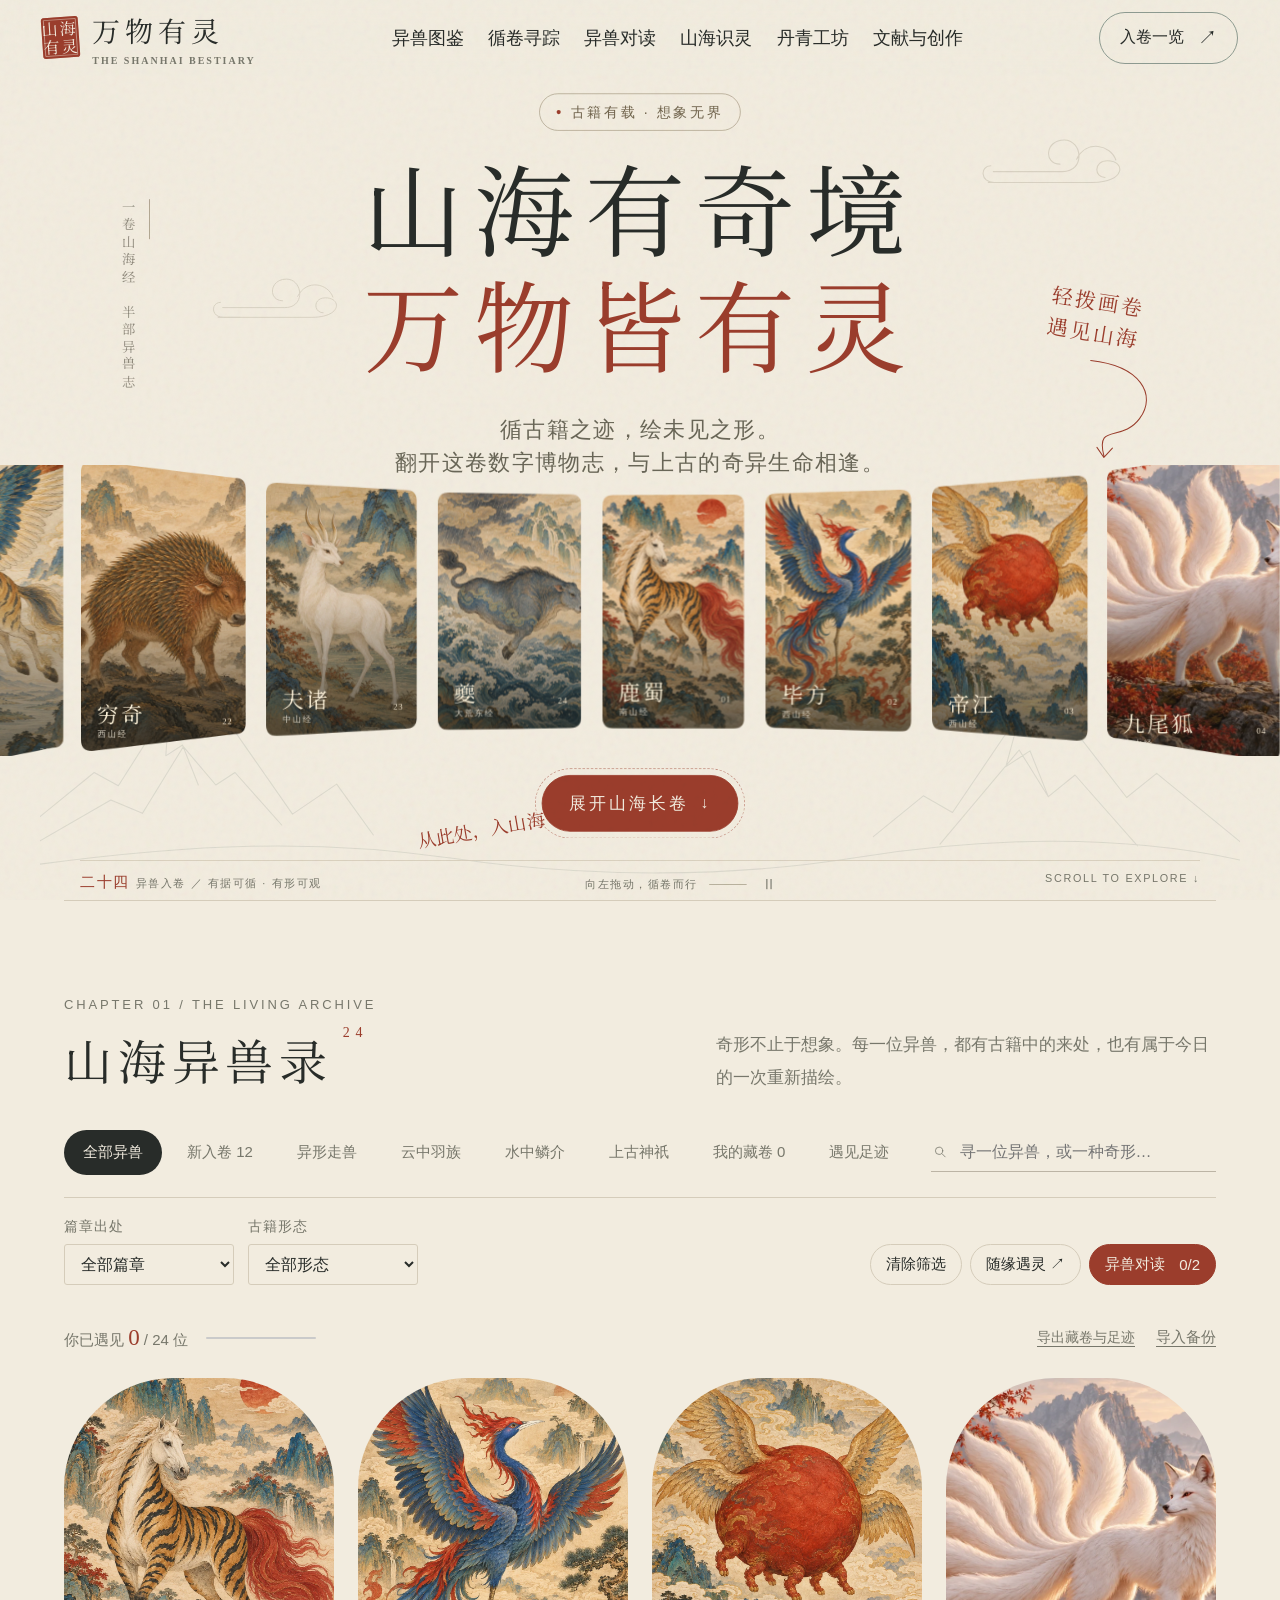
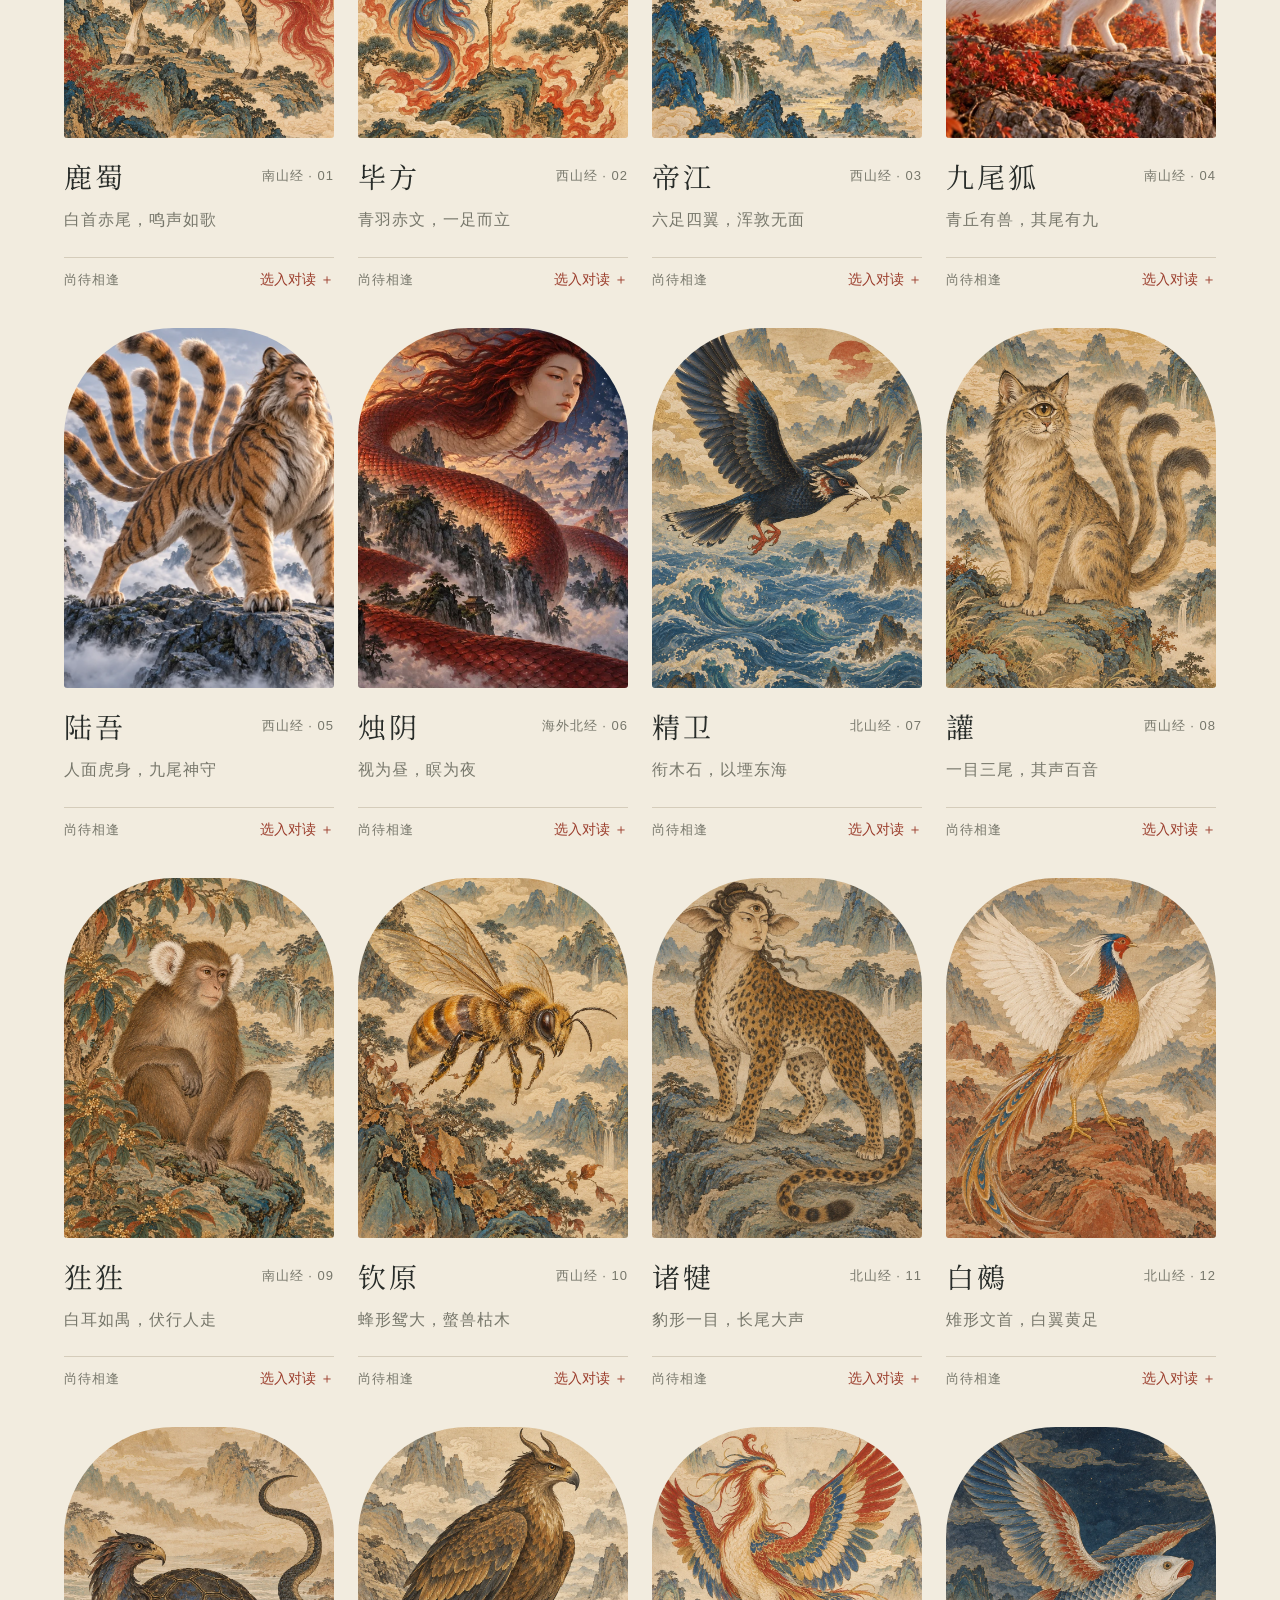
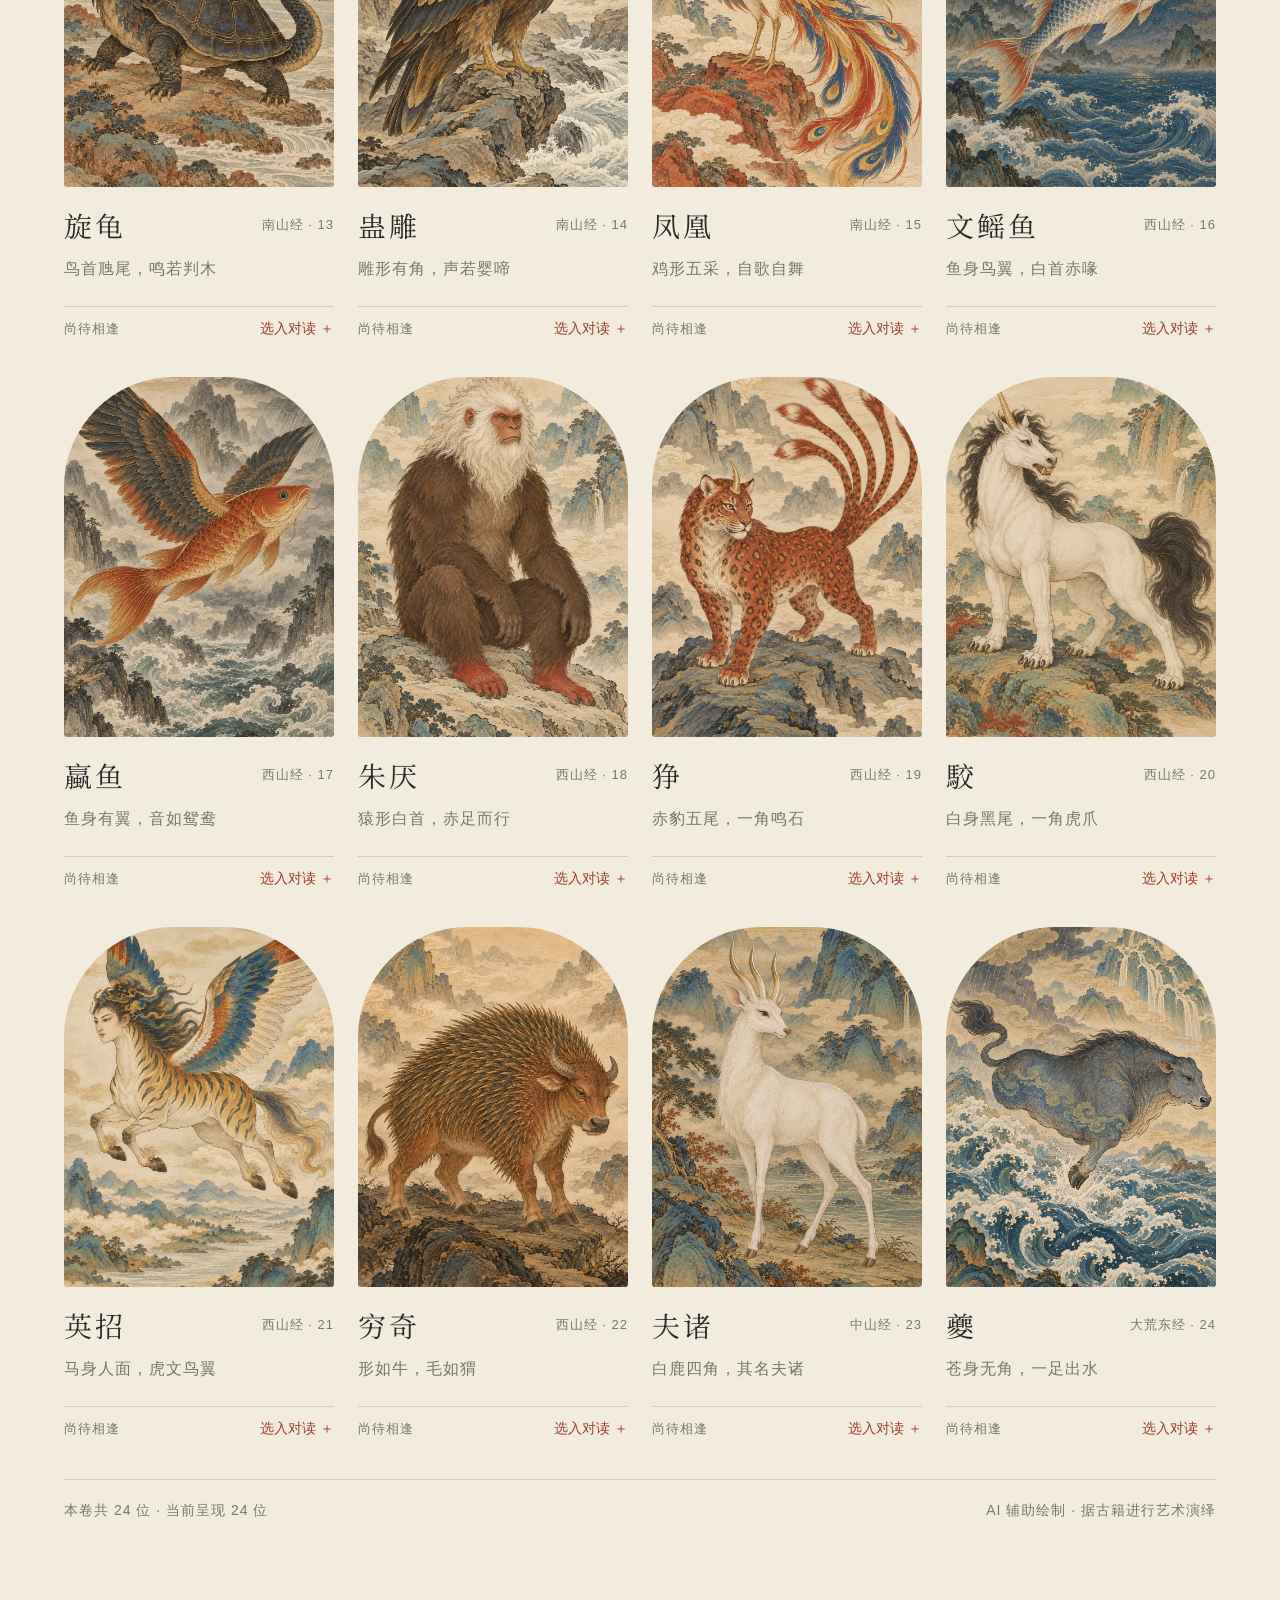
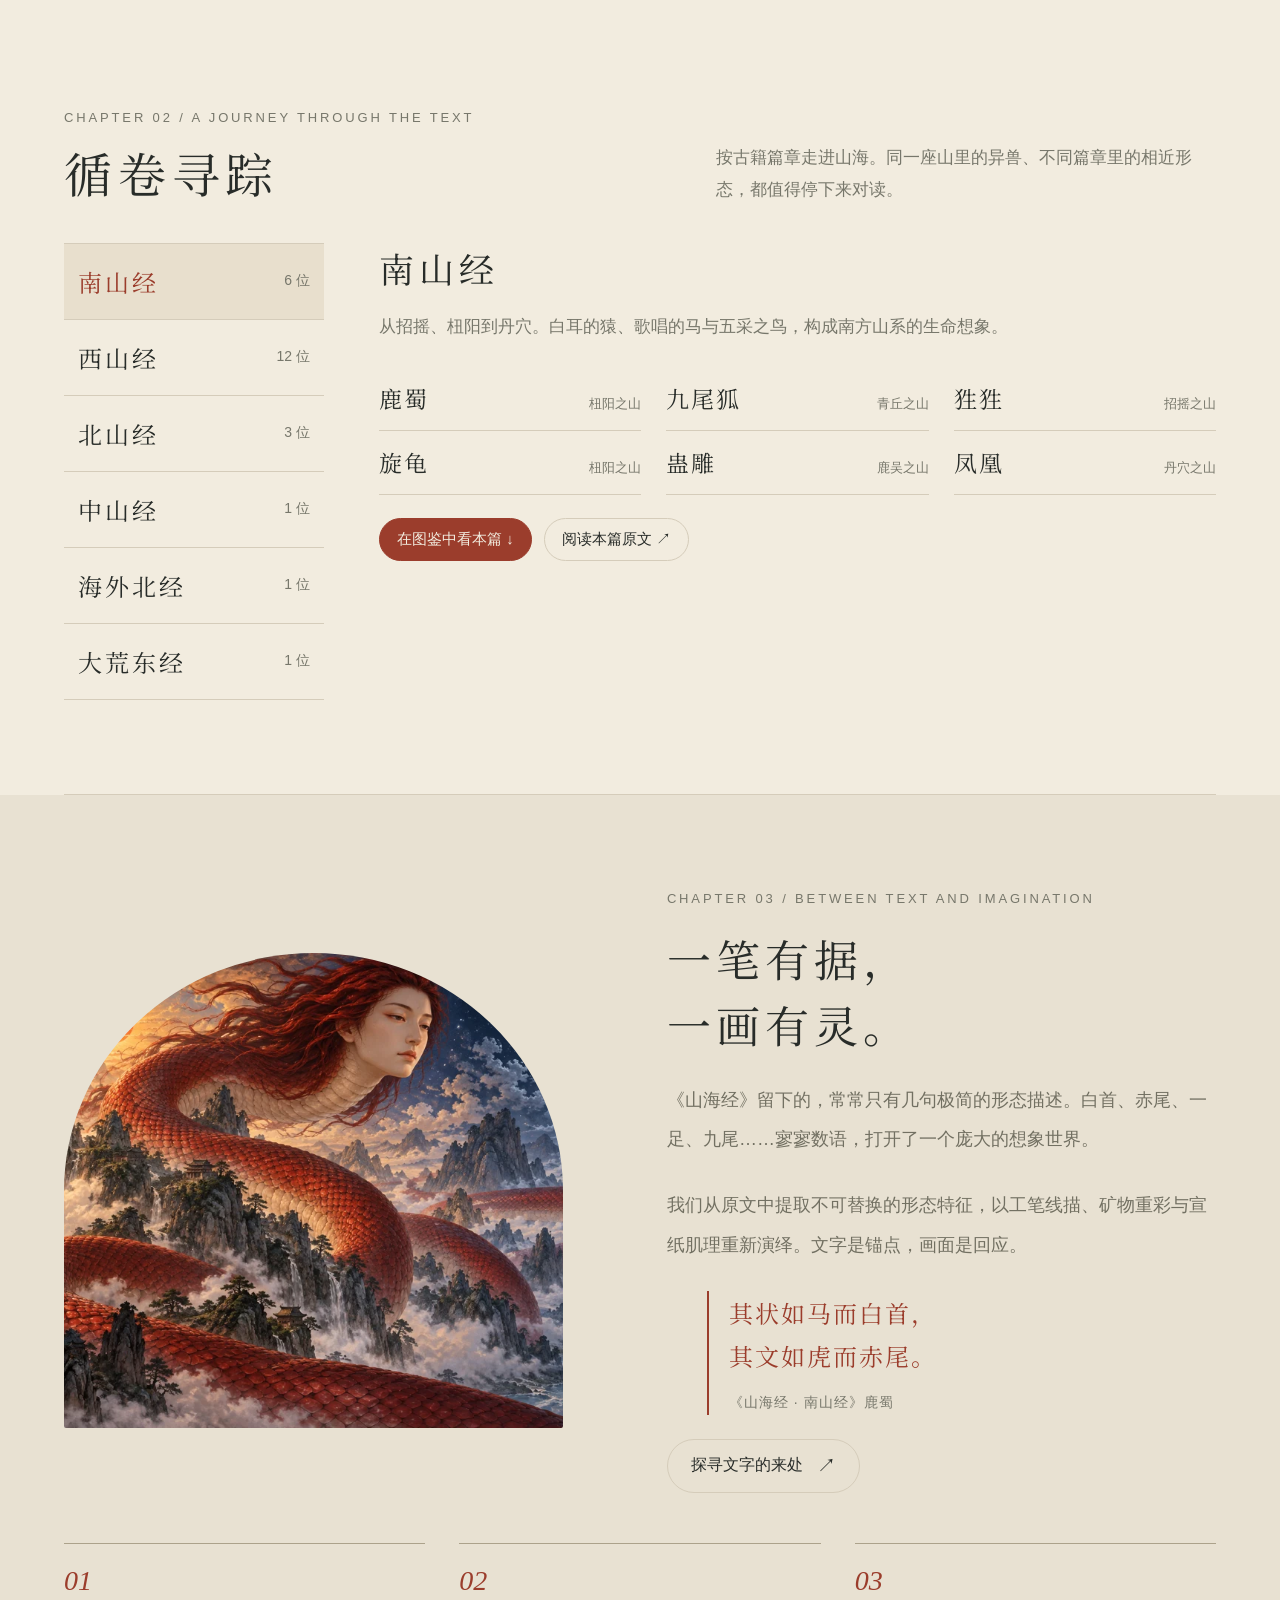
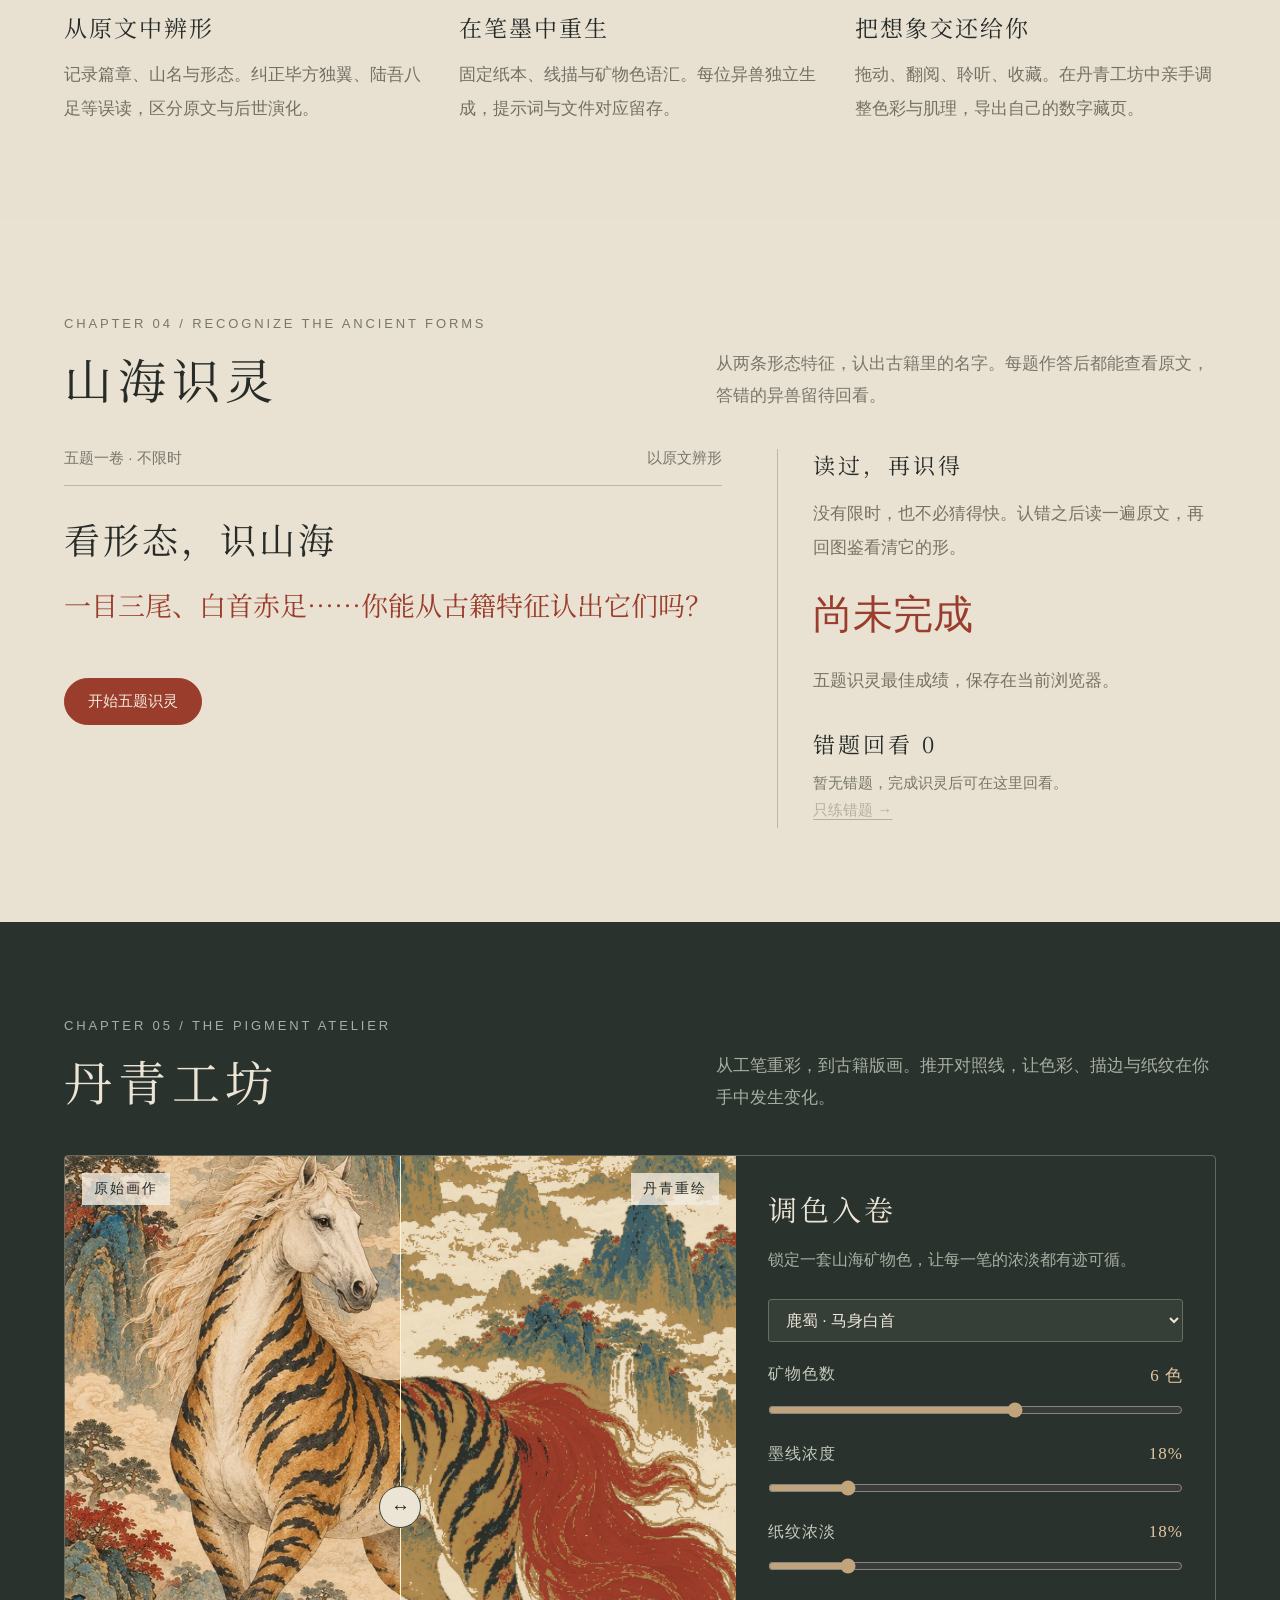
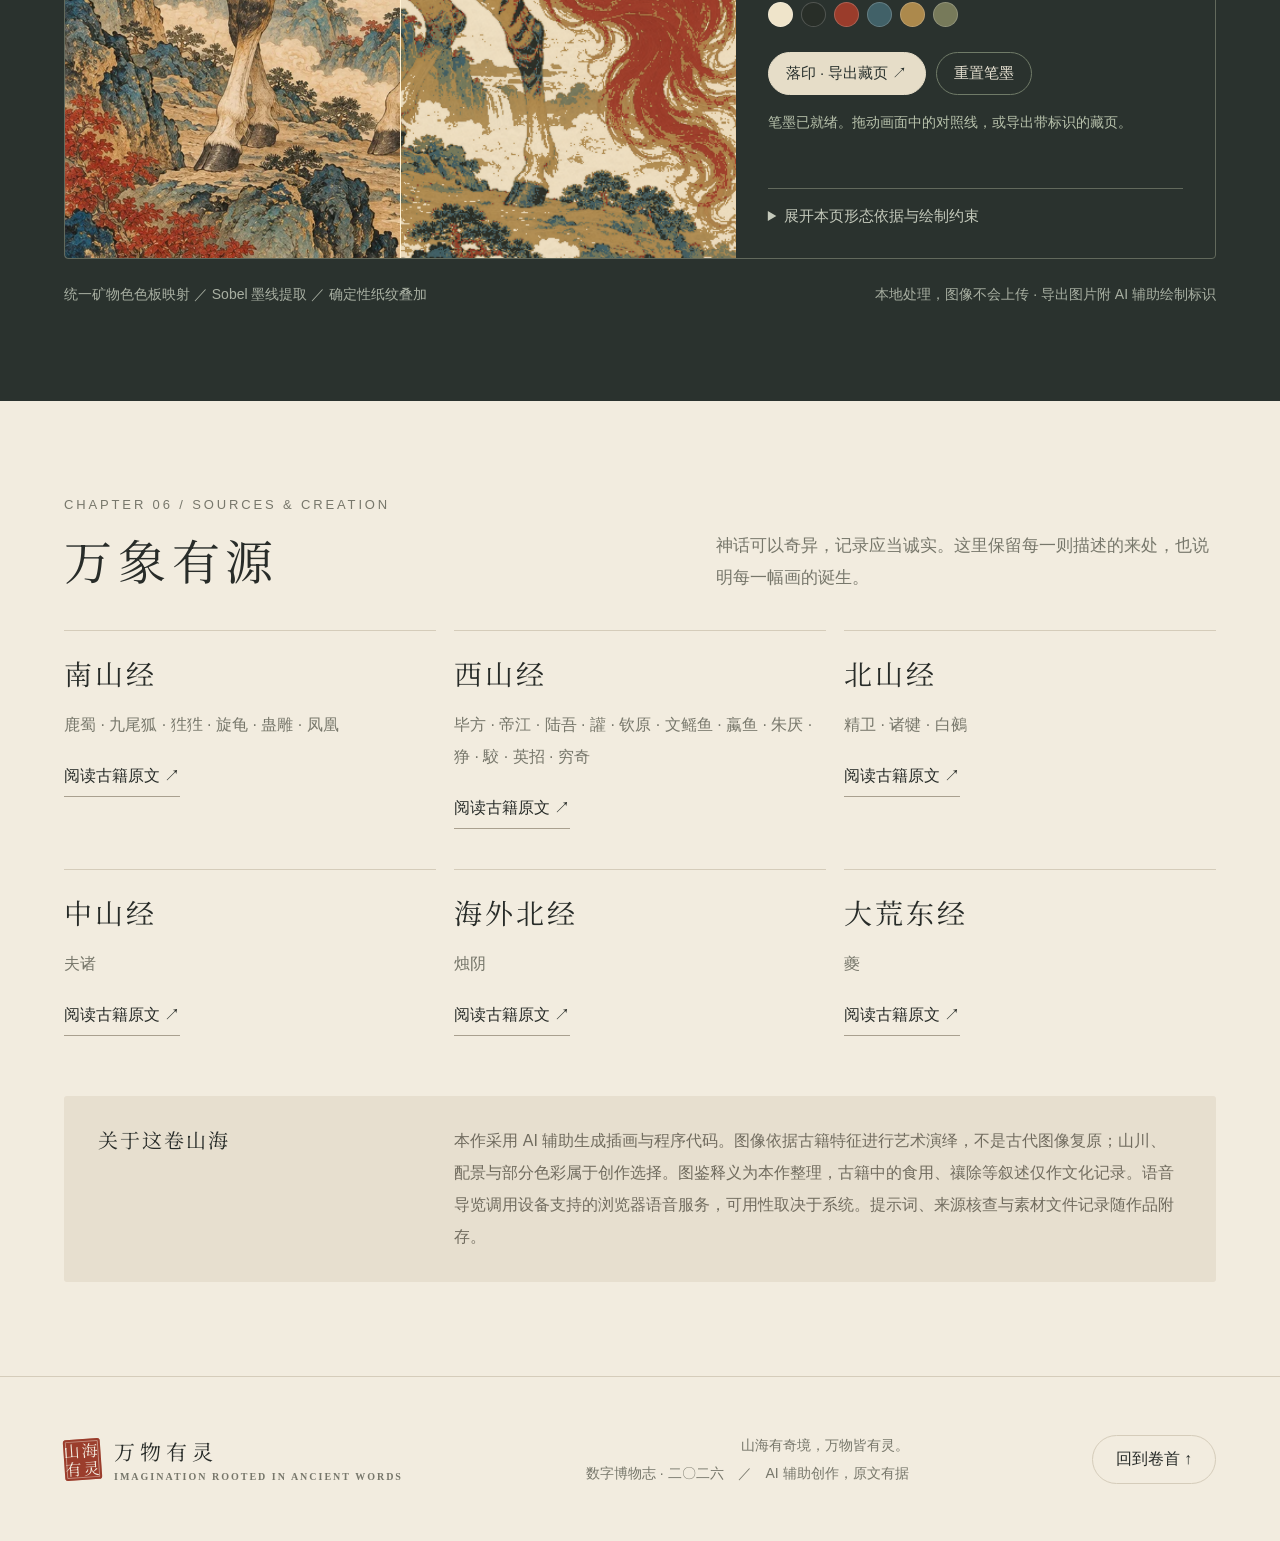
==== commit f1603210: "feat: keep navigation fixed and enlarge desktop typography" ====
--- a/index.html
+++ b/index.html
@@ -61,13 +61,82 @@
 }
 @media(max-width:430px){.hero-copy{top:327px}.hero-side{top:419px}.note-arrow{top:465px}.hero-carousel{top:475px}.hero-actions{top:757px}.tiny-note{top:812px}}
 
+/* Keep navigation outside the scaled hero frame so fixed means viewport-fixed. */
+html{scroll-padding-top:112px}
+.topbar{position:fixed;top:0;left:0;right:0;height:76px;min-height:76px;padding:10px clamp(24px,3.3vw,64px);z-index:40;background:#f2ecdfed;backdrop-filter:blur(14px);border-bottom:1px solid transparent;transition:border-color .2s,box-shadow .2s}
+.topbar.is-scrolled{border-bottom-color:var(--line);box-shadow:0 4px 18px #282c2908}
+.topbar nav{margin-left:0;gap:clamp(16px,1.9vw,32px);font-size:18px}
+.topbar .nav-action{font-size:inherit}
+.topbar .brand-text{font-size:28px}
+.topbar .brand small{font-size:10px}
+.topbar .nav-cta{font-size:16px;padding:12px 20px}
+@media(min-width:821px){
+ h1{top:180px;font-size:120px}
+ .hero-label{top:max(112px,calc((86px - var(--frame-top,0px)) / var(--scale,1)));font-size:17px}
+ .hero-copy{top:469px;font-size:26px;line-height:1.55}
+ .hero-carousel{top:558px}
+ .hero-actions .pill{font-size:21px}
+ .section-head h2{font-size:48px}
+ .section-head p{font-size:17px;max-width:500px}
+ .eyebrow,.chapter-label{font-size:13px}
+ .pill{font-size:16px}
+ .chip{font-size:15px;padding:12px 18px}
+ .searchbox{min-width:285px}.searchbox input{font-size:16px;max-width:none}
+ .card-meta h3{font-size:28px}.card-meta small{font-size:13px}
+ .creature-card p{font-size:16px;line-height:1.8}
+ .card-foot{font-size:13px}.card-foot button{font-size:14px}
+ .gallery-bottom{font-size:14px}
+ .archive-controls label{font-size:14px}.archive-controls select{font-size:16px}
+ .archive-actions .pill{font-size:15px}.reading-line{font-size:15px}
+ .backup-actions button{font-size:14px}
+ .chapter-tabs button{font-size:24px}.chapter-tabs small{font-size:14px}
+ .atlas-panel>p{font-size:17px}.atlas-entries button{font-size:23px}
+ .atlas-entries small{font-size:13px}.atlas-links .pill{font-size:15px}
+ .story-copy{font-size:18px}.story-quote{font-size:24px}.story-quote cite{font-size:14px}
+ .research-note h3{font-size:23px}.research-note p{font-size:17px}
+ .work-controls h3{font-size:29px}.work-controls>p{font-size:16px}
+ .work-controls select{font-size:16px}.slider-group label{font-size:16px}
+ .slider-group output{font-size:17px}.work-actions .pill{font-size:15px}
+ .compare-tag{font-size:14px}.process-status{font-size:14px;min-height:50px}
+ .prompt-details summary,.prompt-details pre{font-size:15px}.atelier-foot{font-size:14px}
+ .source-card p,.source-card a{font-size:16px}.source-card h3{font-size:28px}
+ .disclosure p{font-size:16px}.page-footer p{font-size:14px}
+ .modal-description{font-size:18px}.concept,.source-link{font-size:15px}
+ .pronunciation,.modal-nav{font-size:16px}.feature-tags span{font-size:14px}
+ .comparison-modal>p,.comparison-controls label{font-size:15px}
+ .comparison-controls select{font-size:16px}.compare-entry p{font-size:16px}
+ .compare-entry .compare-place{font-size:14px}.compare-entry blockquote{font-size:21px}
+ .comparison-bottom .pill{font-size:15px}
+ .quiz-identity{font-size:15px}.quiz-board h3{font-size:36px}
+ .quiz-clues{font-size:27px}.quiz-option{font-size:25px}
+ .quiz-feedback b{font-size:17px}.quiz-feedback p{font-size:22px}
+ .quiz-feedback a{font-size:14px}.quiz-buttons .pill{font-size:15px}
+ .quiz-aside p{font-size:17px}.mistake-list button,.mistake-list>span,.quiet-button{font-size:15px}
+}
+@media(min-width:821px) and (max-width:1100px){
+ .topbar{padding:10px 24px}
+ .topbar .brand-text{font-size:24px;letter-spacing:3px}
+ .topbar .brand small{display:none}
+ .topbar nav{font-size:16px;gap:14px}
+ .topbar .nav-cta{font-size:14px;padding:10px 14px;gap:8px}
+}
+@media(max-width:820px){
+ html{scroll-padding-top:142px}
+ .topbar{height:76px;min-height:76px;padding:12px 22px}
+ .topbar .brand-text{font-size:22px}.topbar .brand small{font-size:7px}
+ .topbar .nav-cta{font-size:13px;line-height:1.3;padding:10px 14px}
+ .topbar .nav-cta .arrow{font-size:18px;line-height:1}
+ .mobile-nav{top:76px}
+}
+
 </style>
 </head>
 <body>
 <a class="sr-only" href="#bestiary">跳至异兽图鉴</a>
+<header class="topbar"><a class="brand" href="#top" aria-label="万物有灵首页"><span class="seal" aria-hidden="true"><span>山海</span><span>有灵</span></span><span class="brand-text">万物有灵<small>THE SHANHAI BESTIARY</small></span></a><nav aria-label="主导航"><a href="#bestiary">异兽图鉴</a><a href="#atlas">循卷寻踪</a><button class="nav-action" id="navCompare">异兽对读</button><a href="#quiz">山海识灵</a><a href="#atelier">丹青工坊</a><a href="#sources">文献与创作</a></nav><a class="pill nav-cta" href="#bestiary">入卷一览 <span class="arrow">↗</span></a></header>
 <section class="hero-shell" id="top" aria-label="山海异兽志首页">
 <div class="frame" id="frame">
-<header class="topbar"><a class="brand" href="#top" aria-label="万物有灵首页"><span class="seal" aria-hidden="true"><span>山海</span><span>有灵</span></span><span class="brand-text">万物有灵<small>THE SHANHAI BESTIARY</small></span></a><nav aria-label="主导航"><a href="#bestiary">异兽图鉴</a><a href="#atlas">循卷寻踪</a><button class="nav-action" id="navCompare">异兽对读</button><a href="#quiz">山海识灵</a><a href="#atelier">丹青工坊</a><a href="#sources">文献与创作</a></nav><a class="pill nav-cta" href="#bestiary">入卷一览 <span class="arrow">↗</span></a></header>
+
 <div class="hero-label">古籍有载 · 想象无界</div>
 <div class="vertical-note">一卷山海经　半部异兽志</div>
 <h1><span>山海有奇境</span><span class="second">万物皆有灵</span></h1>
@@ -129,7 +198,7 @@
 function tick(){const now=Number(clock.currentTime)||0,dt=lastTime===null?0:Math.min(.05,(now-lastTime)/1000);lastTime=now;if(!document.hidden&&!drag&&!$('#creatureModal').open&&!paused){offset+=(-50+velocity)*dt;velocity*=Math.pow(.05,dt);if(Math.abs(velocity)<.1)velocity=0;offset=((offset%loop)+loop)%loop;layoutCards()}requestAnimationFrame(tick)}
 function updateMotionButton(){$('#toggleMotion').textContent=paused?'▷':'Ⅱ';$('#toggleMotion').setAttribute('aria-label',paused?'开始画卷自动滚动':'暂停画卷自动滚动');$('#toggleMotion').setAttribute('aria-pressed',paused?'true':'false');heroCards.forEach(b=>b.querySelector('img').style.animationPlayState=paused?'paused':'running')}
 $('#toggleMotion').onclick=()=>{paused=!paused;velocity=0;updateMotionButton()};motion.addEventListener('change',()=>{paused=motion.matches;velocity=0;updateMotionButton()});carousel.addEventListener('pointerdown',e=>{if(e.pointerType==='mouse'&&e.button!==0)return;drag={id:e.pointerId,start:e.clientX,x:e.clientX,y:e.clientY,time:performance.now(),moved:0};velocity=0;suppressClick=false;carousel.classList.add('dragging')});carousel.addEventListener('pointermove',e=>{if(!drag||drag.id!==e.pointerId)return;const now=performance.now(),dx=e.clientX-drag.x,g=frameGeometry();if(Math.abs(e.clientX-drag.start)>5){suppressClick=true;if(!carousel.hasPointerCapture(e.pointerId))carousel.setPointerCapture(e.pointerId)}if(suppressClick){offset+=dx/(g.scale);velocity=.55*velocity+.45*(dx/(g.scale))/(Math.max(8,now-drag.time)/1000);layoutCards()}drag.x=e.clientX;drag.time=now});function endDrag(e){if(!drag||drag.id!==e.pointerId)return;if(e.type==='pointercancel'||performance.now()-drag.time>100)velocity=0;velocity=Math.max(-1400,Math.min(1400,velocity));drag=null;carousel.classList.remove('dragging');setTimeout(()=>suppressClick=false,80)}for(const type of ['pointerup','pointercancel','lostpointercapture'])carousel.addEventListener(type,endDrag);carousel.addEventListener('keydown',e=>{if(e.key==='ArrowLeft'||e.key==='ArrowRight'){e.preventDefault();offset+=(e.key==='ArrowLeft'?pitch:-pitch);velocity=0;layoutCards()}if(e.key==='Enter'){const c=heroCards.reduce((a,b)=>Math.abs(b.getBoundingClientRect().left+b.getBoundingClientRect().width/2-innerWidth/2)<Math.abs(a.getBoundingClientRect().left+a.getBoundingClientRect().width/2-innerWidth/2)?b:a);c.click()}});
-function resizeHero(){const shell=$('.hero-shell');$('#frame').style.setProperty('--scale',Math.min(shell.clientWidth/1440,shell.clientHeight/1080));layoutCards()}addEventListener('resize',resizeHero);document.addEventListener('visibilitychange',()=>{lastTime=null});resizeHero();updateMotionButton();requestAnimationFrame(tick);
+function resizeHero(){const shell=$('.hero-shell');const scale=Math.min(shell.clientWidth/1440,shell.clientHeight/1080);$('#frame').style.setProperty('--scale',scale);$('#frame').style.setProperty('--frame-top',(shell.clientHeight-1080*scale)/2+'px');layoutCards()}addEventListener('resize',resizeHero);const updateHeader=()=>$('.topbar').classList.toggle('is-scrolled',scrollY>12);addEventListener('scroll',updateHeader,{passive:true});updateHeader();document.addEventListener('visibilitychange',()=>{lastTime=null});resizeHero();updateMotionButton();requestAnimationFrame(tick);
 // All assets share this fixed, nested pigment palette (no per-image random clustering).
 const PIGMENTS=[[239,228,202],[40,46,40],[154,60,43],[65,97,104],[172,137,76],[119,122,90],[209,180,140],[94,69,48]];
 for(const c of DATA){const opt=document.createElement('option');opt.value=c.id;opt.textContent=c.name+' · '+c.features[0];$('#workSelect').append(opt)}
